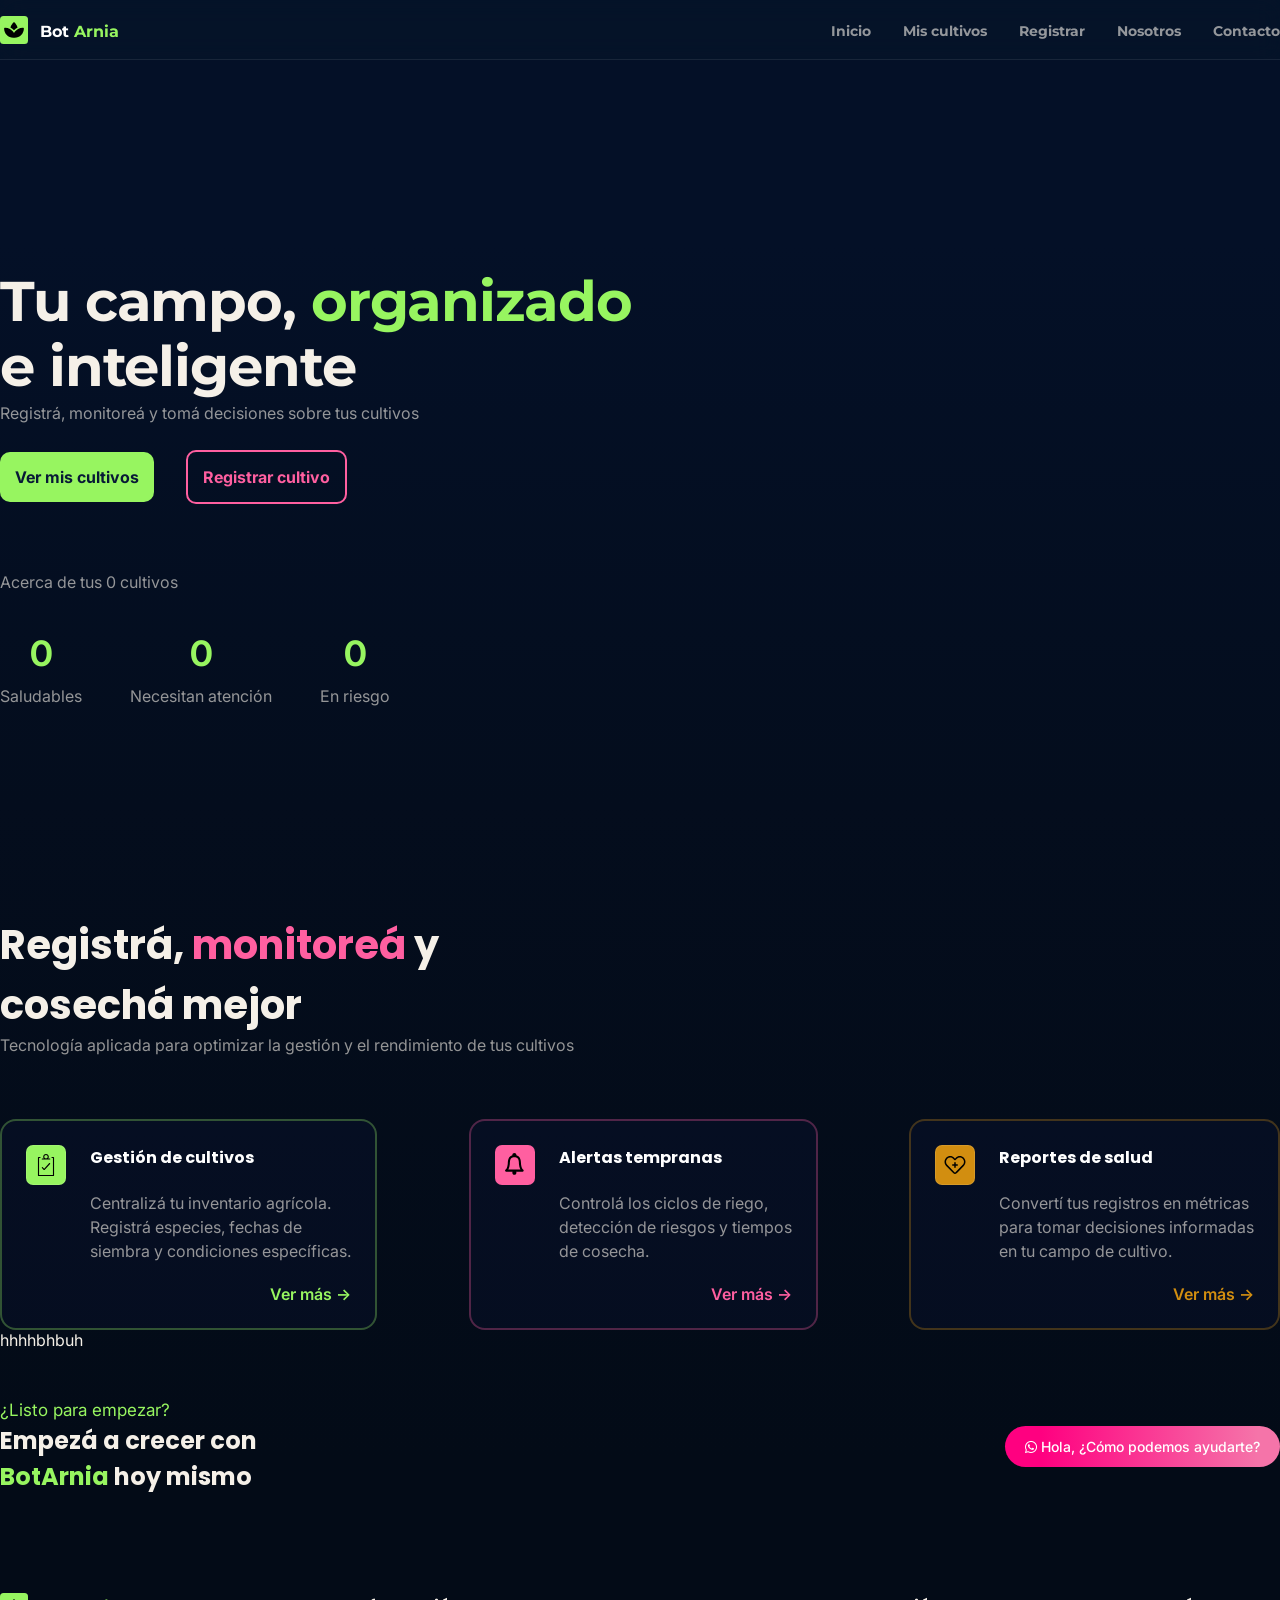
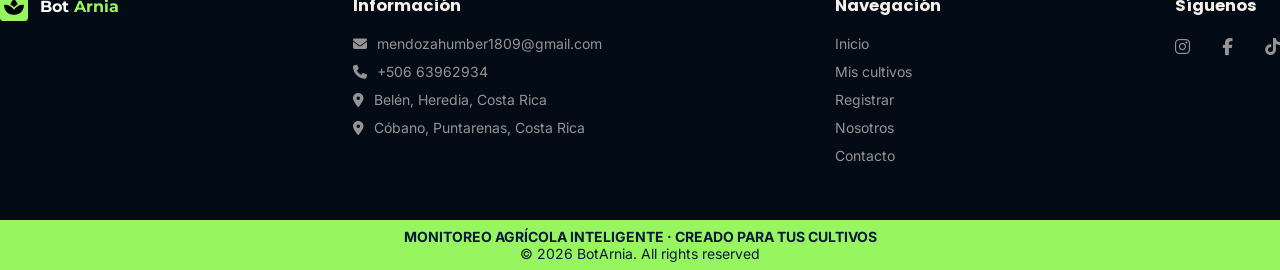
==== index.html @ bd9cea52 "Elaboración html y css de la sección de soluciones" ====
<!DOCTYPE html>
<html lang="en">
<head>
    <meta charset="UTF-8">
    <meta name="viewport" content="width=device-width, initial-scale=1.0">
    <title>BotArnia</title>
    <link href="https://fonts.googleapis.com/css2?family=Inter&family=Montserrat&family=Poppins&display=swap" rel="stylesheet">
    <link rel="stylesheet" href="https://cdnjs.cloudflare.com/ajax/libs/font-awesome/6.5.1/css/all.min.css" />
    <link rel="stylesheet" href="css/styles.css">
    <link rel="stylesheet" href="css/nav.css">
    <link rel="stylesheet" href="css/home.css">
    <link rel="stylesheet" href="css/footer.css">
</head>
<body>
    <header>
        <div id="nav-container"></div>
    </header>

    <main>
        <div class="container">
            <section class="hero-section">
                <div class="hero-content">
                    <div class="text">
                        <h1>Tu campo, <span>organizado</span> <br>e inteligente</h1>
                        <p>Registrá, monitoreá y tomá decisiones sobre tus cultivos</p>
                    </div>
                    <div class="hero-links">
                        <a href="mis-cultivos.html" class="btn-primary">Ver mis cultivos</a>
                        <a href="registrar-cultivo.html" class="btn-secundary">Registrar cultivo</a>
                    </div>
                </div>
                
                <div class="hero-dash">
                    <p class="dash-title">Acerca de tus <span id="crops-total">0</span> cultivos</p>
                    <div class="dash-metrics">
                        <div class="metric">
                            <span class="metric-number" id="healthy-total">0</span>
                            <span class="metric-label">Saludables</span>
                        </div>
                        <div class="metric">
                            <span class="metric-number" id="attention">0</span>
                            <span class="metric-label">Necesitan atención</span>
                        </div>
                        <div class="metric">
                            <span class="metric-number" id="risk-total">0</span>
                            <span class="metric-label">En riesgo</span>
                        </div>
                    </div>
                </div>
            </section>

            <section class="solutions-section">
                <div class="solutions-header">
                    <h2>Registrá, <span>monitoreá</span> y <br>cosechá mejor</h2>
                    <p>Tecnología aplicada para optimizar la gestión y el rendimiento de tus cultivos</p>
                </div>
                
                <div class="features-grid">
                    <article class="feature-card">
                        <div class="feature-icon">
                            <svg viewBox="0 0 32 32" class="gestion">
                                <path d="M26 5.25h-2c-0.414 0-0.75 0.336-0.75 0.75s0.336 0.75 0.75 0.75v0h1.25v22.5h-18.5v-22.5h1.25c0.414 0 0.75-0.336 0.75-0.75s-0.336-0.75-0.75-0.75v0h-2c-0.414 0-0.75 0.336-0.75 0.75v0 24c0 0.414 0.336 0.75 0.75 0.75h20c0.414-0 0.75-0.336 0.75-0.75v0-24c-0-0.414-0.336-0.75-0.75-0.75v0zM11 8.749h10c0.414 0 0.75-0.336 0.75-0.75s-0.336-0.75-0.75-0.75v0h-2.019c0.477-0.616 0.766-1.398 0.769-2.248v-0.001c0-2.071-1.679-3.75-3.75-3.75s-3.75 1.679-3.75 3.75v0c0.003 0.851 0.292 1.633 0.775 2.258l-0.006-0.009h-2.019c-0.414 0-0.75 0.336-0.75 0.75s0.336 0.75 0.75 0.75v0zM13.75 5c0-0 0-0.001 0-0.001 0-1.243 1.007-2.25 2.25-2.25s2.25 1.007 2.25 2.25c0 1.243-1.007 2.25-2.25 2.25v0c-1.242-0.002-2.248-1.008-2.25-2.249v-0zM20.326 13.494l-6.792 7.424-1.886-1.873c-0.136-0.136-0.323-0.22-0.531-0.22-0.414 0-0.749 0.335-0.749 0.749 0 0.209 0.085 0.398 0.223 0.534l0 0 2.44 2.424 0.015 0.006 0.007 0.015c0.13 0.122 0.306 0.197 0.499 0.197 0.199 0 0.38-0.080 0.512-0.21l-0 0 0.027-0.011 0.005-0.011 0.017-0.012 7.317-8c0.122-0.133 0.197-0.311 0.197-0.506 0-0.414-0.335-0.749-0.749-0.749-0.219 0-0.415 0.094-0.552 0.243l-0 0.001z"></path>
                            </svg>
                        </div>
                        <div class="feature-content">
                            <h3>Gestión de cultivos</h3>
                            <p>Centralizá tu inventario agrícola. <br>Registrá especies, fechas de <br>siembra y condiciones específicas.</p>
                            <a href="">Ver más -></a>
                        </div>
                        
                    </article>
                    
                    <article class="feature-card">
                        <div class="feature-icon">
                            <svg viewBox="0 0 32 32" class="bell">
                                <path fill-rule="evenodd" clip-rule="evenodd" d="M8.04283 5.1757C8.59546 4.75121 9.24946 4.43224 10.0136 4.23441C10.0046 4.15752 10 4.0793 10 4C10 2.89543 10.8955 2 12 2C13.1046 2 14 2.89543 14 4C14 4.0793 13.9954 4.15752 13.9864 4.23441C14.7506 4.43224 15.4046 4.75121 15.9572 5.1757C16.933 5.92519 17.4981 6.93095 17.8325 7.93362C18.1644 8.92891 18.2842 9.96595 18.3426 10.8395C18.3663 11.1941 18.3806 11.5351 18.3932 11.8357L18.4018 12.0385C18.4175 12.3994 18.433 12.6684 18.4596 12.8673C18.6553 14.329 18.8982 15.3543 19.2438 16.1741C19.5816 16.9754 20.0345 17.6202 20.7071 18.2929C20.9931 18.5789 21.0787 19.009 20.9239 19.3827C20.7691 19.7564 20.4045 20 20 20H13.7325C13.9026 20.2942 14 20.6357 14 21C14 22.1046 13.1046 23 12 23C10.8955 23 10 22.1046 10 21C10 20.6357 10.0974 20.2942 10.2676 20H4.00003C3.59557 20 3.23093 19.7564 3.07615 19.3827C2.92137 19.009 3.00692 18.5789 3.29292 18.2929C3.96694 17.6189 4.4186 16.9787 4.75553 16.1809C5.1004 15.3642 5.3434 14.3395 5.54043 12.8673C5.56706 12.6684 5.58255 12.3994 5.59827 12.0385L5.60687 11.8357C5.61945 11.5351 5.63371 11.1941 5.65744 10.8395C5.7159 9.96595 5.83561 8.92891 6.16756 7.93362C6.50196 6.93095 7.06705 5.92519 8.04283 5.1757ZM6.06869 18C6.26568 17.6741 6.44135 17.3298 6.59797 16.959C7.04284 15.9056 7.31562 14.6803 7.52276 13.1327C7.56305 12.8316 7.58113 12.4756 7.59638 12.1255L7.60555 11.9095C7.61808 11.6105 7.63109 11.3002 7.65298 10.973C7.70745 10.159 7.81312 9.32109 8.06482 8.56638C8.31407 7.81905 8.6909 7.19981 9.26113 6.7618C9.82482 6.32883 10.6723 6 12 6C13.3278 6 14.1752 6.32883 14.7389 6.7618C15.3092 7.19981 15.686 7.81905 15.9352 8.56638C16.1869 9.32109 16.2926 10.159 16.3471 10.973C16.369 11.3002 16.382 11.6105 16.3945 11.9095L16.3945 11.9095L16.3945 11.9096L16.4037 12.1255C16.4189 12.4756 16.437 12.8316 16.4773 13.1327C16.6832 14.671 16.956 15.8957 17.4008 16.9509C17.5583 17.3244 17.735 17.6714 17.9334 18H6.06869Z" />
                            </svg>
                        </div>
                        
                        <div class="feature-content">
                            <h3>Alertas tempranas</h3>
                            <p>Controlá los ciclos de riego, <br>detección de riesgos y tiempos <br>de cosecha.</p>
                            <a href="">Ver más -></a>
                        </div>
                    </article>

                    <article class="feature-card">
                        <div class="feature-icon">
                            <svg viewBox="0 0 32 32" class="health">
                                <path d="M4.234,6.266c-1.409,1.45 -2.202,3.415 -2.202,5.464c-0,2.05 0.793,4.015 2.202,5.464l9.625,9.899c0.568,0.584 1.339,0.91 2.143,0.91c0.803,0 1.575,-0.326 2.143,-0.91c1.743,-1.793 9.617,-9.907 9.617,-9.907c1.409,-1.449 2.202,-3.414 2.202,-5.464c0,-2.05 -0.793,-4.014 -2.202,-5.464c-0,0 -0,0 -0,0c-1.419,-1.459 -3.345,-2.277 -5.352,-2.277c-2.007,-0 -3.932,0.818 -5.351,2.277c-0,0 -1.065,1.095 -1.065,1.095c0,0 -1.057,-1.087 -1.057,-1.087c-1.419,-1.459 -3.344,-2.277 -5.351,-2.277c-2.007,0 -3.933,0.818 -5.352,2.277m1.434,1.395c1.039,-1.069 2.448,-1.672 3.918,-1.672c1.47,0 2.878,0.603 3.917,1.672c0,-0 1.774,1.824 1.774,1.824c0.188,0.193 0.447,0.303 0.717,0.303c0.27,-0 0.529,-0.11 0.717,-0.303l1.782,-1.833c1.039,-1.068 2.447,-1.671 3.917,-1.671c1.47,-0 2.878,0.603 3.918,1.671c0.003,0.004 0.006,0.007 0.01,0.011c1.039,1.069 1.626,2.533 1.626,4.059c0,1.526 -0.587,2.991 -1.636,4.07c-0,-0 -7.874,8.114 -9.617,9.907c-0.188,0.193 -0.443,0.304 -0.709,0.304c-0.266,0 -0.521,-0.111 -0.709,-0.304l-9.625,-9.899c-1.049,-1.079 -1.636,-2.544 -1.636,-4.07c-0,-1.526 0.587,-2.99 1.636,-4.069"/>
                                <path d="M14.998,15.003l-1.997,-0c-0.552,-0 -1,0.448 -1,1c0,0.552 0.448,1 1,1l1.997,-0l-0,1.997c-0,0.552 0.448,1 1,1c0.552,-0 1,-0.448 1,-1l-0,-1.997l1.997,-0c0.552,-0 1,-0.448 1,-1c-0,-0.552 -0.448,-1 -1,-1l-1.997,-0l-0,-1.997c-0,-0.552 -0.448,-1 -1,-1c-0.552,0 -1,0.448 -1,1l-0,1.997Z"/>
                            </svg>
                        </div>
                        
                        <div class="feature-content">
                            <h3>Reportes de salud</h3>
                            <p>Convertí tus registros en métricas <br>para tomar decisiones informadas <br>en tu campo de cultivo.</p>
                            <a href="">Ver más -></a>
                        </div>
                    </article>
                </div>
            </section>
            <section class="hola">
                hhhhbhbuh
            </section>
        </div>
    </main>
    
    <div id="footer-container"></div>
    <script src="js/nav-footer.js"></script>
</body>
</html>
---- css/styles.css ----
:root {
    --font-titulo: 'Poppins', sans-serif;
    --font-cuerpo: 'Inter', sans-serif;
}

.container {
    max-width: 1350px;
    margin: 0 auto;
}


* {
    padding: 0;
    margin: 0;
    box-sizing: border-box;
}

a {
    text-decoration: none;
    color: inherit;
}

ul {
    list-style: none;
}

img {
    max-width: 100%;
    display: block;
}

body {
    min-height: 100vh;
    background: linear-gradient(to bottom,
        rgb(4, 16, 39) 13%,
        rgb(4, 13, 29) 43%,
        rgb(3, 11, 23) 78%
    );
    font-family: var(--font-cuerpo);
    color: #F5F0E8;
    padding-top: 60px;
}

h1,h2,h3{
    font-family: var(--font-titulo);
}
---- css/nav.css ----
/*CSS DEL NAVBAR*/
nav .container {
    display: flex;
    justify-content: space-between;
    align-items: center;
    width: 100%;
}

.nav-principal{
    display: flex;
    justify-content: space-between;
    align-items: center;
    background: rgba(6, 20, 42, 0.75);
    backdrop-filter: blur(12px);
    border-bottom: 1px solid rgba(255, 255, 255, 0.08);
    position: fixed;
    top: 0;
    left: 0;
    width: 100%;
    height: 60px;
    z-index: 1000;
}

.nav-links{
    display: flex;
    gap: 2rem;
    align-items: center;
}
.nav-links li a{
    font-size: 14px;
    font-family: 'Montserrat', sans-serif;
    font-weight: bold;
    color: rgba(245, 240, 232, 0.6);
    transition: color 0.3s;
}
.nav-links li a:hover{
    color: #97f560;
}

/*CSS DEL LOGO*/
.nav-logo{
    display: flex;
    align-items: center;
    gap: 0.75rem;
}
.nav-logo svg{
    width: 28px;
    height: 28px;
    background-color: #97f560;
    border-radius: 3.5px;
    padding: 3px;
    color: #081A36;
}

.logo-text{
    font-size: 16px;
    font-weight: bold;
    font-family: 'Montserrat', sans-serif; ;
}
.logo-bot{
    color: white;
}
.logo-arnia{
    color: #97f560;
}
---- css/home.css ----
/*CSS DE LA SECCIÓN DEL HERO*/
.hero-section{
    display: flex;
    flex-direction: column;
    gap: 3rem;
    min-height: 95vh;
    justify-content: center;
}

.hero-content{
    display: flex;
    flex-direction: column;
    gap: 1.7rem;
}

.hero-links{
    display: flex;
    gap: 2rem;
    align-items: center;
}
.hero-links a{
    padding: 15px;
    border-radius: 10px;
    font-weight: bold;
    align-items: center;
    transition: all 0.3s ease;
}

.btn-primary{
    background-color: #97f560;
    color: #081A36;
}
.btn-primary:hover{
    transform: scale(1.03);
    box-shadow: 0 8px 20px #97f56059;
    background-color: #97f560;
    filter: brightness(0.85);
}

.btn-secundary{
    border: 2.3px solid #FF5FA0;
    color: #FF5FA0;
}
.btn-secundary:hover{
    background-color: #FF5FA0;
    color: #081A36;
    transform: scale(1.03);
    box-shadow: 0 8px 20px rgba(255, 95, 160, 0.35);
    filter: brightness(0.85);
}

.text h1{
    font-family: 'Montserrat', sans-serif;
    font-size: clamp(3.5rem, 6vw, 3.5rem);
    line-height: 1.15;
    letter-spacing: -0.02em;
    font-weight: 700;
}
.text span{
    color: #97f560 ;
}
.text p{
    color: rgba(245, 240, 232, 0.6);
    margin-top: 5px;
}

.hero-dash{
    padding-top: 20px;
    display: flex;
    flex-direction: column;
    gap: 2.5rem;
}

.dash-metrics{
    display: flex;
    gap: 3rem;
}

.dash-title,
.metric-label{
    color: rgba(245, 240, 232, 0.6);
}

.metric{
    display: flex;
    flex-direction: column;
    align-items: center;
    gap: 0.7rem;
}

.metric-number{
    font-size: 35px;
    font-weight: bold;
    color: #97f560;
}


/*CSS DE LA SECCIÓN DE SOLUCIONES*/
.solutions-section{
    display: flex;
    flex-direction: column;
    gap: 4rem;
    
}

.solutions-header h2{
    font-size: 40px;
}
.solutions-header span{
    color: #FF5FA0
}
.solutions-header p{
    color: rgba(245, 240, 232, 0.6);
}

.features-grid{
    display: flex;
    justify-content: space-between;
}
.features-grid h3{
    font-size: 16px;
}
.features-grid .feature-card:nth-child(1) { 
    border-color: rgba(151, 245, 96, 0.3); 
}
.features-grid .feature-card:nth-child(2) { 
    border-color: rgba(255, 95, 160, 0.3); 
}
.features-grid .feature-card:nth-child(3) { 
    border-color: rgba(210, 142, 16, 0.3); 
}
.features-grid .feature-card:nth-child(1) .feature-content a {
    color: #97f560;
}
.features-grid .feature-card:nth-child(2) .feature-content a {
    color: #FF5FA0;
}
.features-grid .feature-card:nth-child(3) .feature-content a {
    color: #d28e10;
}

.feature-card:hover a {
    filter: brightness(1.2);
    text-decoration: underline;
}
.feature-card{
    display: flex;
    background-color: rgba(62, 58, 193, 0.05);
    border-radius: 16px;
    padding: 24px;
    gap: 1.5rem;
    transition: all 0.4s cubic-bezier(0.165, 0.84, 0.44, 1);
    border: 2.3px solid rgba(255, 255, 255, 0.1);
}
.feature-card a {
    color: inherit;
    text-decoration: none;
    font-weight: 600;
}
.feature-card h3{
    color: white;
}
.feature-card p{
    color: rgba(245, 240, 232, 0.6);
    line-height: 1.5;
}
.feature-card a{
    color: #FF5FA0;
    text-align: right;
}
.feature-card:hover {
    transform: scale(1.02); 
    box-shadow: 0 0 20px rgba(255, 255, 255, 0.05); 
}
.feature-card:nth-child(1):hover { 
    border-color: rgba(151, 245, 96, 0.5); 
}
.feature-card:nth-child(2):hover { 
    border-color: rgba(255, 95, 160, 0.5); 
}
.feature-card:nth-child(3):hover { 
    border-color: rgba(210, 142, 16, 0.5); 
}

.feature-content{
    display: flex;
    flex-direction: column;
    gap: 1.3rem;
}

.gestion{
    width: 40px;
    height: 40px;
    background-color: #97f560;
    padding: 7px;
    border-radius: 7px;
    border: 1px solid rgba(255, 255, 255, 0.1);
}
.bell{
    width: 40px;
    height: 40px;
    background-color: #FF5FA0;
    padding-top: 5px;
    padding-left: 7px;
    border-radius: 7px;
}
.health{
    width: 40px;
    height: 40px;
    background-color: #d28e10;
    padding: 7px;
    border-radius: 7px;
    border: 1px solid rgba(255, 255, 255, 0.1);
}



/*CSS DE LA SECCIÓN DE PROBLEMAS*/
---- css/footer.css ----
.footer-bottom{
    display: flex;
    background-color: #97f560;
    height: 50px;
    color: #081A36;
    align-items: center;
    font-weight: bold;
    font-size: 14px;
    flex-direction: column;
    justify-content: center;
}

.copyright{
    font-weight: normal;
}

.footer-cta{
    display: flex;
    align-items: center;
    justify-content: space-between;
    padding: 48px 0;
}

.cta-texto{
    line-height: 1.5;
}
.cta-texto p{
    color: #97f560;
    font-size: 17px;
}
.cta-texto h2{
    font-weight: bolder;
}
.cta-texto span{
    color: #97f560;
}

.whatsapp-button{
    background: linear-gradient(90deg,rgba(255, 0, 128, 1) 13%, rgba(245, 116, 169, 1) 92%);;
    padding: 12px 20px;
    border-radius: 35px;
    font-size: 14px;
    font-weight:500;
    color: #fff;
    transition: filter 0.3s ease, transform 0.2s ease;
}
.whatsapp-button:hover {
    filter: brightness(0.85);
    transform: scale(1.03);
}

.footer-body{
    display: flex;
    justify-content: space-between;
    font-size: 14px;
    margin-top: 50px;
    margin-bottom: 50px;
}
.footer-body a{
    transition: color 0.3s;
}
.footer-body li a:hover{
    color: #97f560;
}

.footer-body h3{
    font-size: 16.5px;
    color: #F5F0E8; 
    margin-bottom: 12px;
}
.footer-body a,
.footer-body p,
.footer-body li{
    color: rgba(245, 240, 232, 0.6);
    font-weight: 400;
    line-height: 2;
}
.footer-body p{
    line-height: 1.5;
}

.footer-info li {
    display: flex;
    align-items: center;
    gap: 10px;
}

.footer-social ul{
    display: flex;
    gap: 2rem;
    font-size: 17px;
}
.footer-social .insta:hover {
    background: linear-gradient(45deg, #f09433, #e6683c, #dc2743, #cc2366, #bc1888);
    -webkit-background-clip: text;
    background-clip: text;
    color: transparent;
}
.footer-social .face:hover {
    color: #1877F2;
}
.footer-social .tiktok:hover {
    color: #69C9D0;
    text-shadow: 2px 0px 0px #EE1D52;
}

.footer-brand{
    display: flex;
    gap: 0.75rem;
}
.footer-brand svg{
    width: 28px;
    height: 28px;
    background-color: #97f560;
    border-radius: 3.5px;
    padding: 3px;
    color: #081A36;
}

.logo-text{
    font-size: 16px;
    font-weight: bold;
    font-family: 'Montserrat', sans-serif;
    margin-top: 4px;
}
.logo-bot{
    color: white;
}
.logo-arnia{
    color: #97f560;
}
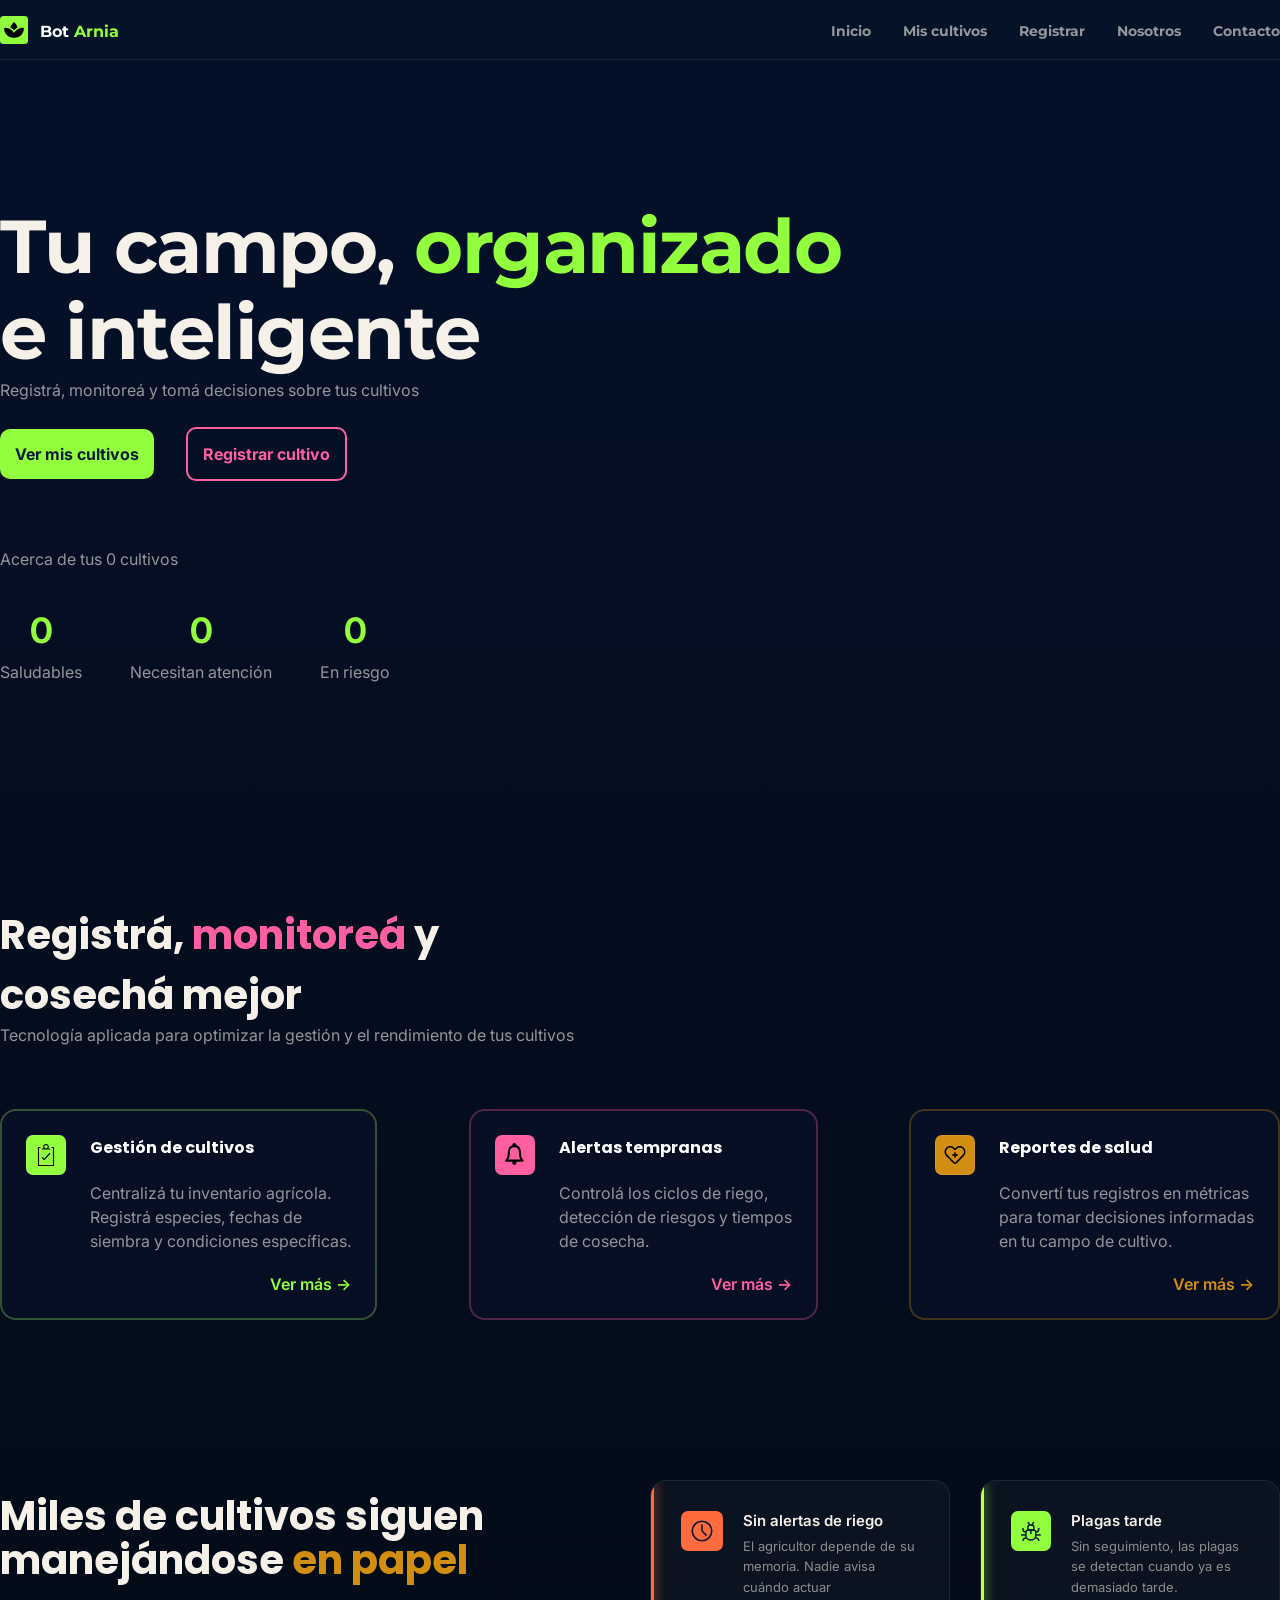
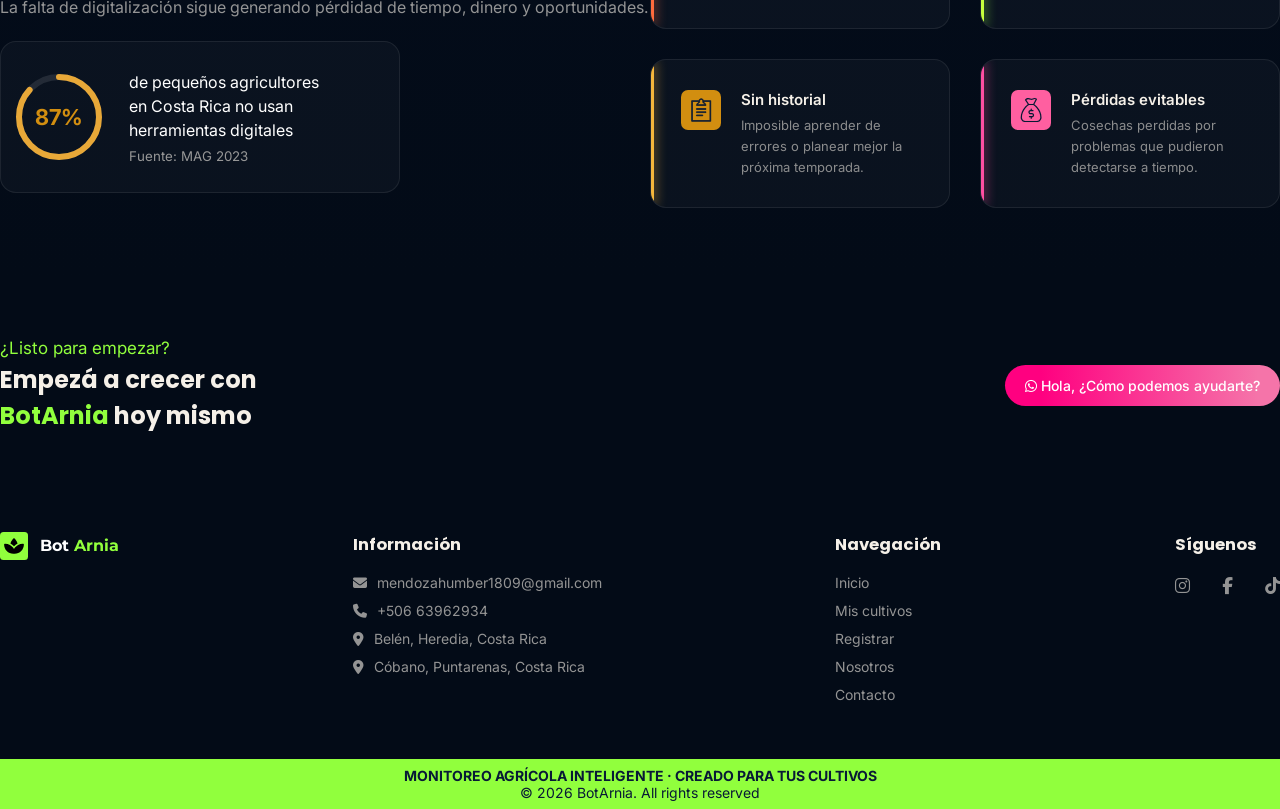
==== commit 549a1989: "Elaboración html y css de la sección de problemas" ====
--- a/index.html
+++ b/index.html
@@ -100,13 +100,94 @@
                     </article>
                 </div>
             </section>
-            <section class="hola">
-                hhhhbhbuh
+
+
+            <section class="problems-section">
+                <div class="problems-left">
+                    <h2>Miles de cultivos siguen manejándose <span>en papel</span></h2>
+                    <p>La falta de digitalización sigue generando pérdidad de tiempo, dinero y oportunidades.</p>
+                    <div class="problems-stat">
+                        <!-- El círculo animado necesita su propio contenedor -->
+                        <div class="stat-circulo">
+                            <svg viewBox="0 0 100 100">
+                                <!-- Círculo de fondo -->
+                                <circle cx="50" cy="50" r="40" stroke="rgba(255,255,255,0.1)" stroke-width="6" fill="none"/>
+                                <!-- Círculo animado -->
+                                <circle class="circulo-progreso" cx="50" cy="50" r="40" stroke="#E8A838" stroke-width="6" fill="none"stroke-linecap="round"/>
+                            </svg>
+                            <span class="stat-numero">87%</span>
+                        </div>
+                        <div class="stat-info">
+                            <p class="stat-text">de pequeños agricultores en Costa Rica no usan herramientas digitales</p>
+                            <small>Fuente: MAG 2023</small>
+                        </div>
+                    </div>
+                </div>
+                <div class="problems-cards">
+                    <div class="problem-card watering-card">
+                        <svg viewBox="0 0 24 24" fill="none" class="icon-stroke">
+                            <path d="M12 21C16.9706 21 21 16.9706 21 12C21 7.02944 16.9706 3 12 3C7.02944 3 3 7.02944 3 12C3 16.9706 7.02944 21 12 21Z" stroke="#000000" stroke-width="1.5" stroke-linecap="round" stroke-linejoin="round"/>
+                            <path d="M12 6V12"/>
+                            <path d="M16.24 16.24L12 12"/>
+                        </svg>
+                        <div class="problem-card-text">
+                            <h4>Sin alertas de riego</h4>
+                            <p>El agricultor depende de su memoria. Nadie avisa cuándo actuar</p>
+                        </div>
+                    </div>
+                    <div class="problem-card plague-card">
+                        <svg viewBox="0 0 24 24" class="icon-stroke">
+                            <path d="M7 14.3333C7 13.0872 7 12.4641 7.26795 12C7.44349 11.696 7.69596 11.4435 8 11.2679C8.4641 11 9.08718 11 10.3333 11H13.6667C14.9128 11 15.5359 11 16 11.2679C16.304 11.4435 16.5565 11.696 16.7321 12C17 12.4641 17 13.0872 17 14.3333V16C17 16.9293 17 17.394 16.9231 17.7804C16.6075 19.3671 15.3671 20.6075 13.7804 20.9231C13.394 21 12.9293 21 12 21V21C11.0707 21 10.606 21 10.2196 20.9231C8.63288 20.6075 7.39249 19.3671 7.07686 17.7804C7 17.394 7 16.9293 7 16V14.3333Z"/>
+                            <path d="M9 9C9 8.06812 9 7.60218 9.15224 7.23463C9.35523 6.74458 9.74458 6.35523 10.2346 6.15224C10.6022 6 11.0681 6 12 6V6C12.9319 6 13.3978 6 13.7654 6.15224C14.2554 6.35523 14.6448 6.74458 14.8478 7.23463C15 7.60218 15 8.06812 15 9V11H9V9Z"/>
+                            <path d="M12 11V15"/>
+                            <path d="M15 3L13 6"/>
+                            <path d="M9 3L11 6"/>
+                            <path d="M7 16H2"/>
+                            <path d="M22 16H17"/>
+                            <path d="M20 9V10C20 11.6569 18.6569 13 17 13V13"/>
+                            <path d="M20 22V22C20 20.3431 18.6569 19 17 19V19"/>
+                            <path d="M4 9V10C4 11.6569 5.34315 13 7 13V13"/>
+                            <path d="M4 22V22C4 20.3431 5.34315 19 7 19V19"/>
+                        </svg>
+                        <div class="problem-card-text">
+                            <h4>Plagas tarde</h4>
+                            <p>Sin seguimiento, las plagas se detectan cuando ya es demasiado tarde.</p>
+                        </div>
+                    </div>
+                    <div class="problem-card history-card">
+                        <svg viewBox="-3.5 0 32 32" class="icon-fill">
+                            <g id="icomoon-ignore"></g>
+                            <path d="M6.294 14.164h12.588v1.049h-12.588v-1.049z"></path>
+                            <path d="M6.294 18.36h12.588v1.049h-12.588v-1.049z"></path>
+                            <path d="M6.294 22.557h8.392v1.049h-8.392v-1.049z"></path>
+                            <path d="M15.688 3.674c-0.25-1.488-1.541-2.623-3.1-2.623s-2.85 1.135-3.1 2.623h-9.489v27.275h25.176v-27.275h-9.488zM10.49 6.082v-1.884c0-1.157 0.941-2.098 2.098-2.098s2.098 0.941 2.098 2.098v1.884l0.531 0.302c1.030 0.586 1.82 1.477 2.273 2.535h-9.803c0.453-1.058 1.243-1.949 2.273-2.535l0.53-0.302zM24.128 29.9h-23.078v-25.177h8.392v0.749c-1.638 0.932-2.824 2.566-3.147 4.496h12.588c-0.322-1.93-1.509-3.563-3.147-4.496v-0.749h8.392v25.177z"></path>
+                        </svg>
+                        <div class="problem-card-text">
+                            <h4>Sin historial</h4>
+                            <p>Imposible aprender de errores o planear mejor la próxima temporada.</p>
+                        </div>
+                    </div>
+                    <div class="problem-card lost-card">
+                        <svg viewBox="0 0 481 481" class="icon-fill">
+                            <g><g>
+                                <path d="M256.7,301.9h-27.5c-10,0-18.1-8.1-18.1-18.1s8.1-18.1,18.1-18.1h48.4c6.6,0,12-5.4,12-12c0-6.6-5.4-12-12-12h-22.7V225c0-6.6-5.4-12-12-12s-12,5.4-12,12v16.7h-1.7c-23.2,0-42.1,18.9-42.1,42.1s18.9,42.1,42.1,42.1h27.5c10,0,18.1,8.1,18.1,18.1s-8.1,18.1-18.1,18.1h-49.3c-6.6,0-12,5.4-12,12c0,6.6,5.4,12,12,12H231v17.1c0,6.6,5.4,12,12,12c6.6,0,12-5.4,12-12v-17.1h2c0.1,0,0.2,0,0.3,0c23-0.3,41.5-19.1,41.5-42.1C298.8,320.8,279.9,301.9,256.7,301.9z"/>
+                                <path d="M423.3,274.7c-12.6-29-30-57.1-52-83.4c-26.6-32-53.1-53.4-66.6-63.3l51-94.6c2.5-4.7,1.7-10.5-2.2-14.2C340.3,6.3,326.3,0,310.7,0c-14.3,0-27.4,5.4-38.8,10.2c-9,3.7-17.5,7.3-24.4,7.3c-2.1,0-3.9-0.3-5.7-1C218,7.8,199.7,2.4,182,2.4c-22.4,0-41.5,9-60.2,28.2c-3.9,4-4.5,10.3-1.4,15l55,83.1c-13.6,10.1-39.6,31.3-65.7,62.6c-21.9,26.3-39.4,54.4-52,83.4c-15.8,36.5-23.8,74.6-23.8,113.2c0,51.3,41.8,93.1,93.1,93.1h227c51.3,0,93.1-41.8,93.1-93.1C447.1,349.3,439.1,311.2,423.3,274.7z M146,40.6c11.6-10,22.7-14.4,36-14.4c14.2,0,30.2,4.8,51.5,12.7c4.4,1.6,9.1,2.4,13.9,2.4c11.7,0,22.9-4.6,33.6-9.1c10.3-4.3,20.1-8.4,29.6-8.4c4.6,0,11.1,0.8,19.3,6.6l-48,89.2h-83.6L146,40.6z M354,457H127c-38.1,0-69.1-31-69.1-69.1c0-64.1,23.5-124.9,69.7-180.7c29.2-35.3,58.9-57.2,67.9-63.6h89.8c9.1,6.3,38.7,28.3,67.9,63.6c46.3,55.8,69.7,116.5,69.7,180.7C423.1,426,392.1,457,354,457z"/>
+                            </g></g>
+                        </svg>
+                        <div class="problem-card-text">
+                            <h4>Pérdidas evitables</h4>
+                            <p>Cosechas perdidas por problemas que pudieron detectarse a tiempo.</p>
+                        </div>
+                    </div>
+                </div>
             </section>
+
+
         </div>
     </main>
     
     <div id="footer-container"></div>
     <script src="js/nav-footer.js"></script>
+    <script src="js/home.js"></script>
 </body>
 </html>
--- a/css/nav.css
+++ b/css/nav.css
@@ -34,7 +34,7 @@
     transition: color 0.3s;
 }
 .nav-links li a:hover{
-    color: #97f560;
+    color: #91ff3d;
 }
 
 /*CSS DEL LOGO*/
@@ -46,7 +46,7 @@
 .nav-logo svg{
     width: 28px;
     height: 28px;
-    background-color: #97f560;
+    background-color: #91ff3d;
     border-radius: 3.5px;
     padding: 3px;
     color: #081A36;
@@ -61,5 +61,5 @@
     color: white;
 }
 .logo-arnia{
-    color: #97f560;
+    color: #91ff3d;
 }
--- a/css/home.css
+++ b/css/home.css
@@ -1,9 +1,13 @@
+section{
+    padding: 80px 0;
+}
+
 /*CSS DE LA SECCIÓN DEL HERO*/
 .hero-section{
     display: flex;
     flex-direction: column;
     gap: 3rem;
-    min-height: 95vh;
+    min-height: 85vh;
     justify-content: center;
 }
 
@@ -27,13 +31,13 @@
 }
 
 .btn-primary{
-    background-color: #97f560;
+    background-color: #91ff3d;
     color: #081A36;
 }
 .btn-primary:hover{
     transform: scale(1.03);
     box-shadow: 0 8px 20px #97f56059;
-    background-color: #97f560;
+    background-color: #91ff3d;
     filter: brightness(0.85);
 }
 
@@ -51,13 +55,13 @@
 
 .text h1{
     font-family: 'Montserrat', sans-serif;
-    font-size: clamp(3.5rem, 6vw, 3.5rem);
+    font-size: 75px;
     line-height: 1.15;
     letter-spacing: -0.02em;
     font-weight: 700;
 }
 .text span{
-    color: #97f560 ;
+    color: #91ff3d ;
 }
 .text p{
     color: rgba(245, 240, 232, 0.6);
@@ -91,7 +95,7 @@
 .metric-number{
     font-size: 35px;
     font-weight: bold;
-    color: #97f560;
+    color: #91ff3d;
 }
 
 
@@ -130,7 +134,7 @@
     border-color: rgba(210, 142, 16, 0.3); 
 }
 .features-grid .feature-card:nth-child(1) .feature-content a {
-    color: #97f560;
+    color: #91ff3d;
 }
 .features-grid .feature-card:nth-child(2) .feature-content a {
     color: #FF5FA0;
@@ -191,7 +195,7 @@
 .gestion{
     width: 40px;
     height: 40px;
-    background-color: #97f560;
+    background-color: #91ff3d;
     padding: 7px;
     border-radius: 7px;
     border: 1px solid rgba(255, 255, 255, 0.1);
@@ -216,8 +220,192 @@
 
 
 /*CSS DE LA SECCIÓN DE PROBLEMAS*/
-
-
-
-
-
+.problems-section{
+    display: flex;
+    justify-content: space-between;
+    align-items: center;
+}
+.problems-left{
+    display: flex;
+    flex-direction: column;
+}
+.problems-left h2{
+    max-width: 18ch;
+    line-height: 1.1;
+    margin-bottom: 15px;
+    font-size: 40px;
+}
+.problems-left span{
+    color: #d28e10;
+}
+.problems-left p{
+    color: rgba(245,240,232,.6);
+}
+.problems-stat{
+    display: flex;
+    align-items: center;
+    gap: 20px;
+    margin-top: 24px;
+    border-radius: 16px;
+    background: rgba(255,255,255,.03);
+    border: 1px solid rgba(255,255,255,.08);
+    padding: 25px 0px;
+    padding-left: 8px;
+    max-width: 400px;
+}
+.stat-info{
+    display: flex;
+    flex-direction: column;
+    gap: 6px;
+    color: white;
+}
+.stat-info small{
+    color: rgba(245,240,232,.6);
+}
+.stat-info p{
+    color: white;
+}
+.stat-text{
+    font-size: 1rem;
+    color: #F5F0E8;
+    max-width: 200px;
+    line-height: 1.5;
+}
+.problems-cards {
+    display: grid;
+    grid-template-columns: repeat(2, 1fr);
+    gap: 30px;
+    max-width: 630px;
+    align-items: center;
+}
+.problem-card {
+    position: relative;
+    display: flex;
+    align-items: flex-start;
+    gap: 20px;
+    padding: 30px;
+    border-radius: 16px;
+    background: rgba(255,255,255,.03);
+    border: 1px solid rgba(255,255,255,.08);
+    overflow: hidden;
+}
+
+.problem-card svg{
+    width: 75px;
+    height: 40px;
+    padding: 0px 8px;
+    border-radius: 7px;
+}
+.problem-card-text{
+    display: flex;
+    flex-direction: column;
+    gap: 6px;
+}
+.problem-card-text h4 {
+    font-size: 15px;
+    font-weight: 600;
+    color: #F5F0E8;
+}
+.problem-card-text p {
+    font-size: 13px;
+    color: rgba(245, 240, 232, 0.55);
+    line-height: 1.6;
+}
+
+.problem-card::before{
+    content: "";
+    position: absolute;
+    top: 0;
+    left: 0;
+    width: 3px;
+    height: 100%;
+    border-radius: 16px 0 0 16px;
+}
+
+.watering-card svg{
+    background-color: #FF6B3D;
+}
+.plague-card svg{
+    background-color: #91ff3d;
+}
+.history-card svg{
+    background-color: #d28e10;
+}
+.lost-card svg{
+    background-color: #FF5FA0;
+}
+
+.watering-card::before{
+    background: #FF6B3D;
+    box-shadow: 0 0 12px #FF6B3D;
+}
+
+.plague-card::before{
+    background: #C6FF3D;
+    box-shadow: 0 0 12px #91ff3d;
+}
+
+.history-card::before{
+    background: #F6B73C;
+    box-shadow: 0 0 12px #F6B73C;
+}
+
+.lost-card::before{
+    background: #FF4FA2;
+    box-shadow: 0 0 12px #FF4FA2;
+}
+
+
+.icon-stroke path{
+    stroke: #081A36;
+    fill: none;
+    stroke-width: 1.5px;
+}
+
+.icon-fill path{
+    fill: #081A36;
+    stroke: #081A36;
+    stroke-width: 1px;
+}
+
+
+
+
+
+
+
+
+.stat-circulo {
+    position: relative;
+    width: 100px;
+    height: 100px;
+    flex-shrink: 0;
+}
+
+.stat-circulo svg {
+    width: 100%;
+    height: 100%;
+    transform: rotate(-90deg); /* empieza desde arriba */
+}
+
+.circulo-progreso {
+    stroke-dasharray: 251; /* circunferencia: 2 * π * 40 */
+    stroke-dashoffset: 251; /* empieza vacío */
+    transition: stroke-dashoffset 2s ease-out;
+}
+
+.circulo-progreso.animado {
+    stroke-dashoffset: 33; /* 251 - (251 * 0.87) = 33 */
+}
+
+.stat-numero {
+    position: absolute;
+    top: 50%;
+    left: 50%;
+    transform: translate(-50%, -50%);
+    font-size: 22px;
+    font-weight: 700;
+    color: #E8A838;
+}
+
+
--- a/css/footer.css
+++ b/css/footer.css
@@ -1,6 +1,6 @@
 .footer-bottom{
     display: flex;
-    background-color: #97f560;
+    background-color: #91ff3d;
     height: 50px;
     color: #081A36;
     align-items: center;
@@ -25,14 +25,14 @@
     line-height: 1.5;
 }
 .cta-texto p{
-    color: #97f560;
+    color: #91ff3d;
     font-size: 17px;
 }
 .cta-texto h2{
     font-weight: bolder;
 }
 .cta-texto span{
-    color: #97f560;
+    color: #91ff3d;
 }
 
 .whatsapp-button{
@@ -60,7 +60,7 @@
     transition: color 0.3s;
 }
 .footer-body li a:hover{
-    color: #97f560;
+    color: #91ff3d;
 }
 
 .footer-body h3{
@@ -111,7 +111,7 @@
 .footer-brand svg{
     width: 28px;
     height: 28px;
-    background-color: #97f560;
+    background-color: #91ff3d;
     border-radius: 3.5px;
     padding: 3px;
     color: #081A36;
@@ -127,7 +127,7 @@
     color: white;
 }
 .logo-arnia{
-    color: #97f560;
+    color: #91ff3d;
 }
 
 
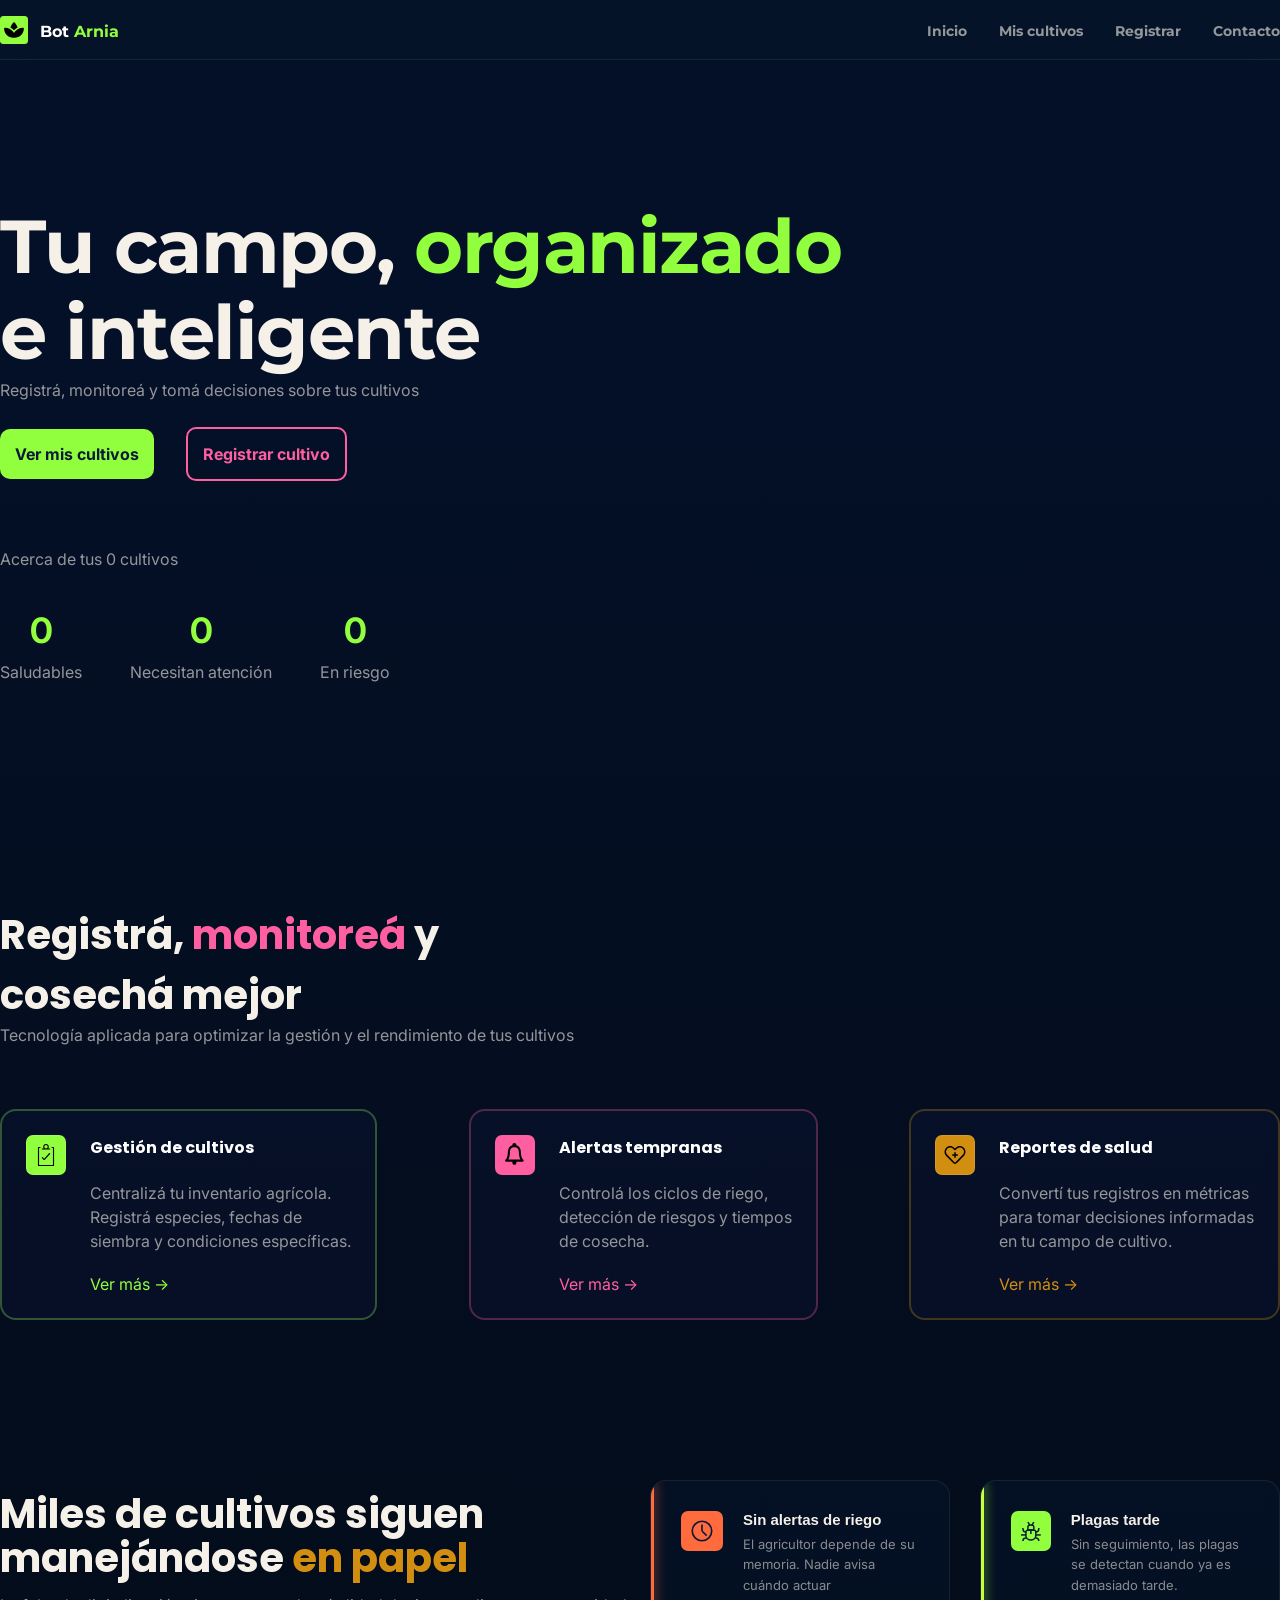
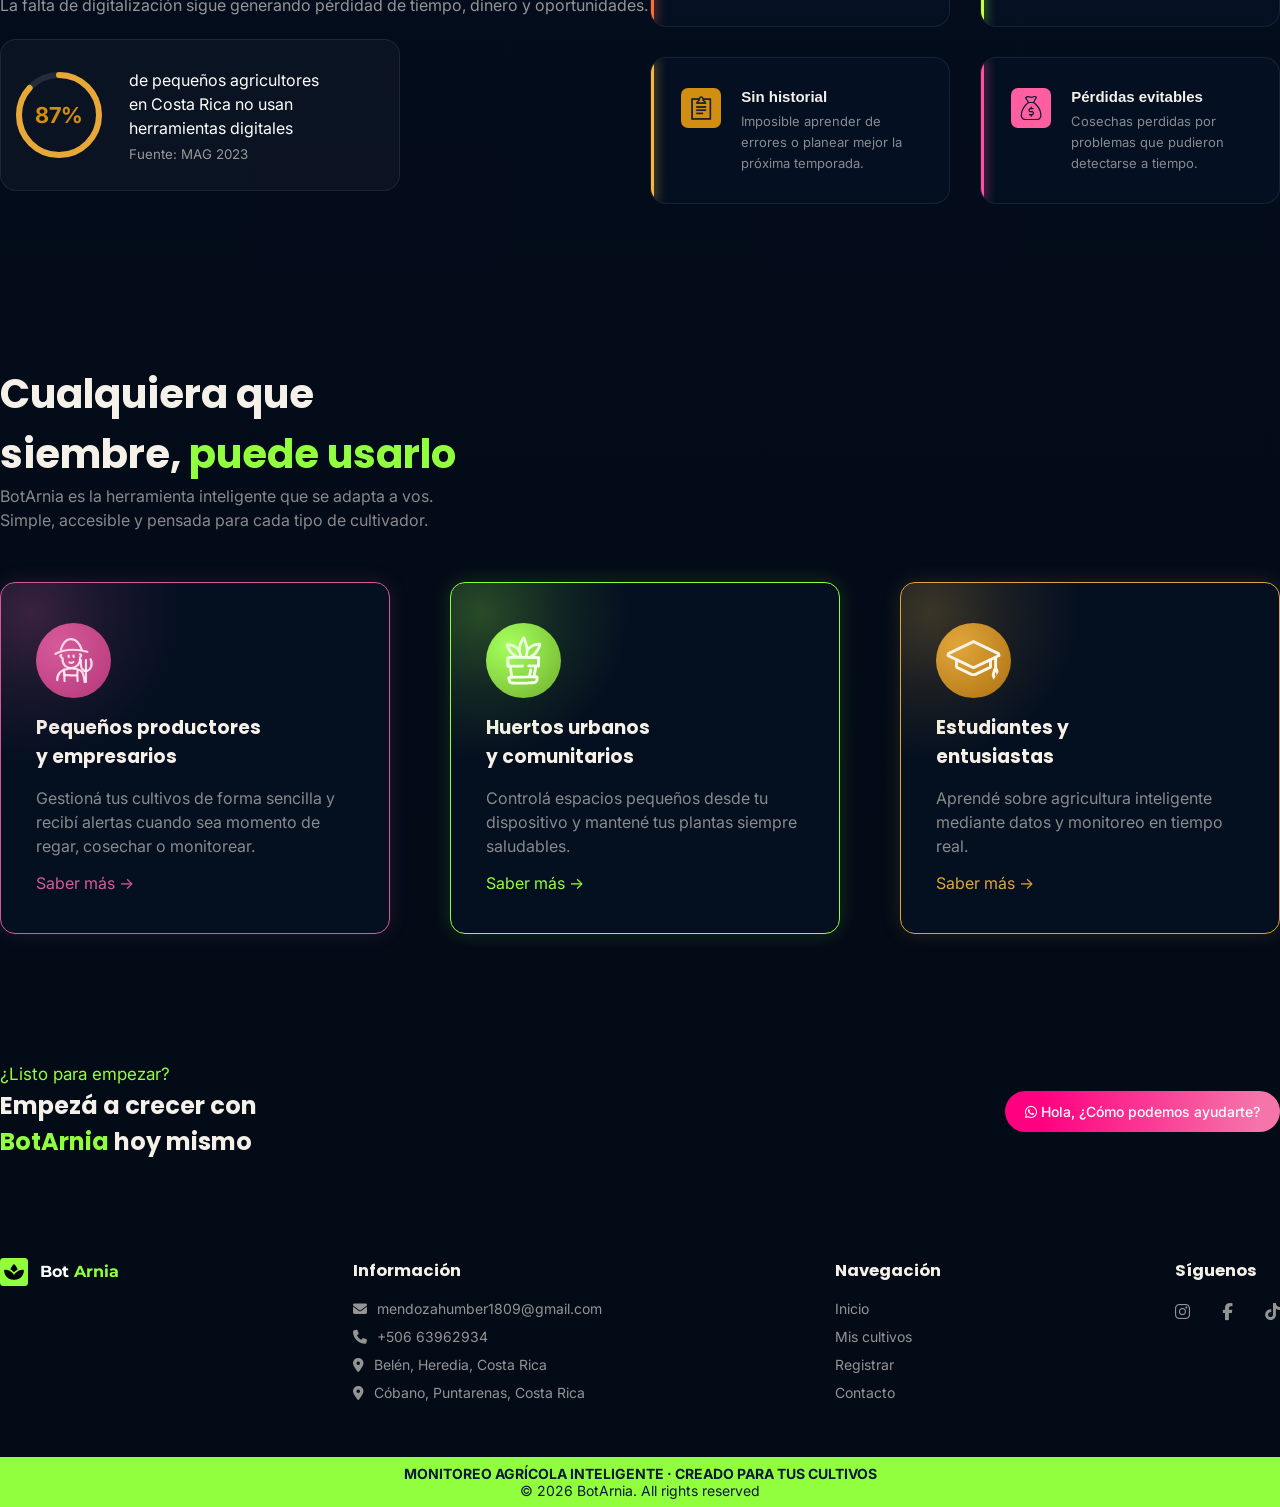
==== commit f5d743e5: "Elaboración del html y css de la sección de audiencia" ====
--- a/index.html
+++ b/index.html
@@ -1,5 +1,5 @@
 <!DOCTYPE html>
-<html lang="en">
+<html lang="es">
 <head>
     <meta charset="UTF-8">
     <meta name="viewport" content="width=device-width, initial-scale=1.0">
@@ -58,21 +58,21 @@
                 <div class="features-grid">
                     <article class="feature-card">
                         <div class="feature-icon">
-                            <svg viewBox="0 0 32 32" class="gestion">
+                            <svg viewBox="0 0 32 32" class="gestion" aria-label="Ícono de gestión de cultivos" >
                                 <path d="M26 5.25h-2c-0.414 0-0.75 0.336-0.75 0.75s0.336 0.75 0.75 0.75v0h1.25v22.5h-18.5v-22.5h1.25c0.414 0 0.75-0.336 0.75-0.75s-0.336-0.75-0.75-0.75v0h-2c-0.414 0-0.75 0.336-0.75 0.75v0 24c0 0.414 0.336 0.75 0.75 0.75h20c0.414-0 0.75-0.336 0.75-0.75v0-24c-0-0.414-0.336-0.75-0.75-0.75v0zM11 8.749h10c0.414 0 0.75-0.336 0.75-0.75s-0.336-0.75-0.75-0.75v0h-2.019c0.477-0.616 0.766-1.398 0.769-2.248v-0.001c0-2.071-1.679-3.75-3.75-3.75s-3.75 1.679-3.75 3.75v0c0.003 0.851 0.292 1.633 0.775 2.258l-0.006-0.009h-2.019c-0.414 0-0.75 0.336-0.75 0.75s0.336 0.75 0.75 0.75v0zM13.75 5c0-0 0-0.001 0-0.001 0-1.243 1.007-2.25 2.25-2.25s2.25 1.007 2.25 2.25c0 1.243-1.007 2.25-2.25 2.25v0c-1.242-0.002-2.248-1.008-2.25-2.249v-0zM20.326 13.494l-6.792 7.424-1.886-1.873c-0.136-0.136-0.323-0.22-0.531-0.22-0.414 0-0.749 0.335-0.749 0.749 0 0.209 0.085 0.398 0.223 0.534l0 0 2.44 2.424 0.015 0.006 0.007 0.015c0.13 0.122 0.306 0.197 0.499 0.197 0.199 0 0.38-0.080 0.512-0.21l-0 0 0.027-0.011 0.005-0.011 0.017-0.012 7.317-8c0.122-0.133 0.197-0.311 0.197-0.506 0-0.414-0.335-0.749-0.749-0.749-0.219 0-0.415 0.094-0.552 0.243l-0 0.001z"></path>
                             </svg>
                         </div>
                         <div class="feature-content">
                             <h3>Gestión de cultivos</h3>
                             <p>Centralizá tu inventario agrícola. <br>Registrá especies, fechas de <br>siembra y condiciones específicas.</p>
-                            <a href="">Ver más -></a>
+                            <a href="mis-cultivos.html">Ver más -></a>
                         </div>
                         
                     </article>
                     
                     <article class="feature-card">
                         <div class="feature-icon">
-                            <svg viewBox="0 0 32 32" class="bell">
+                            <svg viewBox="0 0 32 32" class="bell" aria-label="Ícono de alertas tempranas">
                                 <path fill-rule="evenodd" clip-rule="evenodd" d="M8.04283 5.1757C8.59546 4.75121 9.24946 4.43224 10.0136 4.23441C10.0046 4.15752 10 4.0793 10 4C10 2.89543 10.8955 2 12 2C13.1046 2 14 2.89543 14 4C14 4.0793 13.9954 4.15752 13.9864 4.23441C14.7506 4.43224 15.4046 4.75121 15.9572 5.1757C16.933 5.92519 17.4981 6.93095 17.8325 7.93362C18.1644 8.92891 18.2842 9.96595 18.3426 10.8395C18.3663 11.1941 18.3806 11.5351 18.3932 11.8357L18.4018 12.0385C18.4175 12.3994 18.433 12.6684 18.4596 12.8673C18.6553 14.329 18.8982 15.3543 19.2438 16.1741C19.5816 16.9754 20.0345 17.6202 20.7071 18.2929C20.9931 18.5789 21.0787 19.009 20.9239 19.3827C20.7691 19.7564 20.4045 20 20 20H13.7325C13.9026 20.2942 14 20.6357 14 21C14 22.1046 13.1046 23 12 23C10.8955 23 10 22.1046 10 21C10 20.6357 10.0974 20.2942 10.2676 20H4.00003C3.59557 20 3.23093 19.7564 3.07615 19.3827C2.92137 19.009 3.00692 18.5789 3.29292 18.2929C3.96694 17.6189 4.4186 16.9787 4.75553 16.1809C5.1004 15.3642 5.3434 14.3395 5.54043 12.8673C5.56706 12.6684 5.58255 12.3994 5.59827 12.0385L5.60687 11.8357C5.61945 11.5351 5.63371 11.1941 5.65744 10.8395C5.7159 9.96595 5.83561 8.92891 6.16756 7.93362C6.50196 6.93095 7.06705 5.92519 8.04283 5.1757ZM6.06869 18C6.26568 17.6741 6.44135 17.3298 6.59797 16.959C7.04284 15.9056 7.31562 14.6803 7.52276 13.1327C7.56305 12.8316 7.58113 12.4756 7.59638 12.1255L7.60555 11.9095C7.61808 11.6105 7.63109 11.3002 7.65298 10.973C7.70745 10.159 7.81312 9.32109 8.06482 8.56638C8.31407 7.81905 8.6909 7.19981 9.26113 6.7618C9.82482 6.32883 10.6723 6 12 6C13.3278 6 14.1752 6.32883 14.7389 6.7618C15.3092 7.19981 15.686 7.81905 15.9352 8.56638C16.1869 9.32109 16.2926 10.159 16.3471 10.973C16.369 11.3002 16.382 11.6105 16.3945 11.9095L16.3945 11.9095L16.3945 11.9096L16.4037 12.1255C16.4189 12.4756 16.437 12.8316 16.4773 13.1327C16.6832 14.671 16.956 15.8957 17.4008 16.9509C17.5583 17.3244 17.735 17.6714 17.9334 18H6.06869Z" />
                             </svg>
                         </div>
@@ -80,13 +80,13 @@
                         <div class="feature-content">
                             <h3>Alertas tempranas</h3>
                             <p>Controlá los ciclos de riego, <br>detección de riesgos y tiempos <br>de cosecha.</p>
-                            <a href="">Ver más -></a>
+                            <a href="mis-cultivos.html">Ver más -></a>
                         </div>
                     </article>
 
                     <article class="feature-card">
                         <div class="feature-icon">
-                            <svg viewBox="0 0 32 32" class="health">
+                            <svg viewBox="0 0 32 32" class="health" aria-label="Ícono de reportes de salud">
                                 <path d="M4.234,6.266c-1.409,1.45 -2.202,3.415 -2.202,5.464c-0,2.05 0.793,4.015 2.202,5.464l9.625,9.899c0.568,0.584 1.339,0.91 2.143,0.91c0.803,0 1.575,-0.326 2.143,-0.91c1.743,-1.793 9.617,-9.907 9.617,-9.907c1.409,-1.449 2.202,-3.414 2.202,-5.464c0,-2.05 -0.793,-4.014 -2.202,-5.464c-0,0 -0,0 -0,0c-1.419,-1.459 -3.345,-2.277 -5.352,-2.277c-2.007,-0 -3.932,0.818 -5.351,2.277c-0,0 -1.065,1.095 -1.065,1.095c0,0 -1.057,-1.087 -1.057,-1.087c-1.419,-1.459 -3.344,-2.277 -5.351,-2.277c-2.007,0 -3.933,0.818 -5.352,2.277m1.434,1.395c1.039,-1.069 2.448,-1.672 3.918,-1.672c1.47,0 2.878,0.603 3.917,1.672c0,-0 1.774,1.824 1.774,1.824c0.188,0.193 0.447,0.303 0.717,0.303c0.27,-0 0.529,-0.11 0.717,-0.303l1.782,-1.833c1.039,-1.068 2.447,-1.671 3.917,-1.671c1.47,-0 2.878,0.603 3.918,1.671c0.003,0.004 0.006,0.007 0.01,0.011c1.039,1.069 1.626,2.533 1.626,4.059c0,1.526 -0.587,2.991 -1.636,4.07c-0,-0 -7.874,8.114 -9.617,9.907c-0.188,0.193 -0.443,0.304 -0.709,0.304c-0.266,0 -0.521,-0.111 -0.709,-0.304l-9.625,-9.899c-1.049,-1.079 -1.636,-2.544 -1.636,-4.07c-0,-1.526 0.587,-2.99 1.636,-4.069"/>
                                 <path d="M14.998,15.003l-1.997,-0c-0.552,-0 -1,0.448 -1,1c0,0.552 0.448,1 1,1l1.997,-0l-0,1.997c-0,0.552 0.448,1 1,1c0.552,-0 1,-0.448 1,-1l-0,-1.997l1.997,-0c0.552,-0 1,-0.448 1,-1c-0,-0.552 -0.448,-1 -1,-1l-1.997,-0l-0,-1.997c-0,-0.552 -0.448,-1 -1,-1c-0.552,0 -1,0.448 -1,1l-0,1.997Z"/>
                             </svg>
@@ -95,7 +95,7 @@
                         <div class="feature-content">
                             <h3>Reportes de salud</h3>
                             <p>Convertí tus registros en métricas <br>para tomar decisiones informadas <br>en tu campo de cultivo.</p>
-                            <a href="">Ver más -></a>
+                            <a href="mis-cultivos.html">Ver más -></a>
                         </div>
                     </article>
                 </div>
@@ -125,18 +125,18 @@
                 </div>
                 <div class="problems-cards">
                     <div class="problem-card watering-card">
-                        <svg viewBox="0 0 24 24" fill="none" class="icon-stroke">
+                        <svg viewBox="0 0 24 24" fill="none" class="icon-stroke" aria-label="Ícono de falta de alertas de riego">
                             <path d="M12 21C16.9706 21 21 16.9706 21 12C21 7.02944 16.9706 3 12 3C7.02944 3 3 7.02944 3 12C3 16.9706 7.02944 21 12 21Z" stroke="#000000" stroke-width="1.5" stroke-linecap="round" stroke-linejoin="round"/>
                             <path d="M12 6V12"/>
                             <path d="M16.24 16.24L12 12"/>
                         </svg>
                         <div class="problem-card-text">
-                            <h4>Sin alertas de riego</h4>
+                            <h3>Sin alertas de riego</h3>
                             <p>El agricultor depende de su memoria. Nadie avisa cuándo actuar</p>
                         </div>
                     </div>
                     <div class="problem-card plague-card">
-                        <svg viewBox="0 0 24 24" class="icon-stroke">
+                        <svg viewBox="0 0 24 24" class="icon-stroke" aria-label="Ícono de detección tardía de plagas">
                             <path d="M7 14.3333C7 13.0872 7 12.4641 7.26795 12C7.44349 11.696 7.69596 11.4435 8 11.2679C8.4641 11 9.08718 11 10.3333 11H13.6667C14.9128 11 15.5359 11 16 11.2679C16.304 11.4435 16.5565 11.696 16.7321 12C17 12.4641 17 13.0872 17 14.3333V16C17 16.9293 17 17.394 16.9231 17.7804C16.6075 19.3671 15.3671 20.6075 13.7804 20.9231C13.394 21 12.9293 21 12 21V21C11.0707 21 10.606 21 10.2196 20.9231C8.63288 20.6075 7.39249 19.3671 7.07686 17.7804C7 17.394 7 16.9293 7 16V14.3333Z"/>
                             <path d="M9 9C9 8.06812 9 7.60218 9.15224 7.23463C9.35523 6.74458 9.74458 6.35523 10.2346 6.15224C10.6022 6 11.0681 6 12 6V6C12.9319 6 13.3978 6 13.7654 6.15224C14.2554 6.35523 14.6448 6.74458 14.8478 7.23463C15 7.60218 15 8.06812 15 9V11H9V9Z"/>
                             <path d="M12 11V15"/>
@@ -150,12 +150,12 @@
                             <path d="M4 22V22C4 20.3431 5.34315 19 7 19V19"/>
                         </svg>
                         <div class="problem-card-text">
-                            <h4>Plagas tarde</h4>
+                            <h3>Plagas tarde</h3>
                             <p>Sin seguimiento, las plagas se detectan cuando ya es demasiado tarde.</p>
                         </div>
                     </div>
                     <div class="problem-card history-card">
-                        <svg viewBox="-3.5 0 32 32" class="icon-fill">
+                        <svg viewBox="-3.5 0 32 32" class="icon-fill" aria-label="Ícono de falta de historial">
                             <g id="icomoon-ignore"></g>
                             <path d="M6.294 14.164h12.588v1.049h-12.588v-1.049z"></path>
                             <path d="M6.294 18.36h12.588v1.049h-12.588v-1.049z"></path>
@@ -163,27 +163,74 @@
                             <path d="M15.688 3.674c-0.25-1.488-1.541-2.623-3.1-2.623s-2.85 1.135-3.1 2.623h-9.489v27.275h25.176v-27.275h-9.488zM10.49 6.082v-1.884c0-1.157 0.941-2.098 2.098-2.098s2.098 0.941 2.098 2.098v1.884l0.531 0.302c1.030 0.586 1.82 1.477 2.273 2.535h-9.803c0.453-1.058 1.243-1.949 2.273-2.535l0.53-0.302zM24.128 29.9h-23.078v-25.177h8.392v0.749c-1.638 0.932-2.824 2.566-3.147 4.496h12.588c-0.322-1.93-1.509-3.563-3.147-4.496v-0.749h8.392v25.177z"></path>
                         </svg>
                         <div class="problem-card-text">
-                            <h4>Sin historial</h4>
+                            <h3>Sin historial</h3>
                             <p>Imposible aprender de errores o planear mejor la próxima temporada.</p>
                         </div>
                     </div>
                     <div class="problem-card lost-card">
-                        <svg viewBox="0 0 481 481" class="icon-fill">
+                        <svg viewBox="0 0 481 481" class="icon-fill" aria-label="Ícono de pérdidas evitables">
                             <g><g>
                                 <path d="M256.7,301.9h-27.5c-10,0-18.1-8.1-18.1-18.1s8.1-18.1,18.1-18.1h48.4c6.6,0,12-5.4,12-12c0-6.6-5.4-12-12-12h-22.7V225c0-6.6-5.4-12-12-12s-12,5.4-12,12v16.7h-1.7c-23.2,0-42.1,18.9-42.1,42.1s18.9,42.1,42.1,42.1h27.5c10,0,18.1,8.1,18.1,18.1s-8.1,18.1-18.1,18.1h-49.3c-6.6,0-12,5.4-12,12c0,6.6,5.4,12,12,12H231v17.1c0,6.6,5.4,12,12,12c6.6,0,12-5.4,12-12v-17.1h2c0.1,0,0.2,0,0.3,0c23-0.3,41.5-19.1,41.5-42.1C298.8,320.8,279.9,301.9,256.7,301.9z"/>
                                 <path d="M423.3,274.7c-12.6-29-30-57.1-52-83.4c-26.6-32-53.1-53.4-66.6-63.3l51-94.6c2.5-4.7,1.7-10.5-2.2-14.2C340.3,6.3,326.3,0,310.7,0c-14.3,0-27.4,5.4-38.8,10.2c-9,3.7-17.5,7.3-24.4,7.3c-2.1,0-3.9-0.3-5.7-1C218,7.8,199.7,2.4,182,2.4c-22.4,0-41.5,9-60.2,28.2c-3.9,4-4.5,10.3-1.4,15l55,83.1c-13.6,10.1-39.6,31.3-65.7,62.6c-21.9,26.3-39.4,54.4-52,83.4c-15.8,36.5-23.8,74.6-23.8,113.2c0,51.3,41.8,93.1,93.1,93.1h227c51.3,0,93.1-41.8,93.1-93.1C447.1,349.3,439.1,311.2,423.3,274.7z M146,40.6c11.6-10,22.7-14.4,36-14.4c14.2,0,30.2,4.8,51.5,12.7c4.4,1.6,9.1,2.4,13.9,2.4c11.7,0,22.9-4.6,33.6-9.1c10.3-4.3,20.1-8.4,29.6-8.4c4.6,0,11.1,0.8,19.3,6.6l-48,89.2h-83.6L146,40.6z M354,457H127c-38.1,0-69.1-31-69.1-69.1c0-64.1,23.5-124.9,69.7-180.7c29.2-35.3,58.9-57.2,67.9-63.6h89.8c9.1,6.3,38.7,28.3,67.9,63.6c46.3,55.8,69.7,116.5,69.7,180.7C423.1,426,392.1,457,354,457z"/>
                             </g></g>
                         </svg>
                         <div class="problem-card-text">
-                            <h4>Pérdidas evitables</h4>
+                            <h3>Pérdidas evitables</h3>
                             <p>Cosechas perdidas por problemas que pudieron detectarse a tiempo.</p>
                         </div>
                     </div>
                 </div>
             </section>
 
-
+            <section class="audience-section">
+                <div class="audience-top">
+                    <h2>Cualquiera que siembre, <span>puede usarlo</span></h2>
+                    <p>BotArnia es la herramienta inteligente que se adapta a vos. <br>Simple, accesible y pensada para cada tipo de cultivador.</p>
+                </div>
+
+                <div class="audience-cards">
+                    <div class="audience-card farmer-card">
+                        <svg viewBox="0 0 400 400" fill="none">
+                            <path d="M69 150.936C144.654 111.512 218.822 115.319 300.542 136.059" stroke="#ffffff" stroke-opacity="0.9" stroke-width="16" stroke-linecap="round" stroke-linejoin="round"/>
+                            <path d="M108.01 121.189C143.403 6.75972 229.61 30.2203 260.274 122" stroke="#ffffff" stroke-opacity="0.9" stroke-width="16" stroke-linecap="round" stroke-linejoin="round"/>
+                            <path d="M111 161C95.0002 161.56 111 177.233 121 185C111 280 257 278 247 178C253.667 172 263 159.2 247 156" stroke="#ffffff" stroke-opacity="0.9" stroke-width="16" stroke-linecap="round" stroke-linejoin="round"/>
+                            <path d="M165 174C165 170.678 165 167.332 165 164" stroke="#ffffff" stroke-opacity="0.9" stroke-width="16" stroke-linecap="round" stroke-linejoin="round"/>
+                            <path d="M202 174C199.863 170.684 200.002 167.36 200.002 164" stroke="#ffffff" stroke-opacity="0.9" stroke-width="16" stroke-linecap="round" stroke-linejoin="round"/>
+                            <path d="M198.684 211C190.46 217.142 177.038 217.142 171 213.783" stroke="#ffffff" stroke-opacity="0.9" stroke-width="16" stroke-linecap="round" stroke-linejoin="round"/>
+                            <path d="M81.6422 343.665C78.0834 239.939 236.75 244.476 262.245 283.163C275.092 302.657 277.633 332.199 281.665 356" stroke="#ffffff" stroke-opacity="0.9" stroke-width="16" stroke-linecap="round" stroke-linejoin="round"/>
+                            <path d="M132.212 266.677C131.918 278.857 132.397 291.033 132.975 303.161" stroke="#ffffff" stroke-opacity="0.9" stroke-width="16" stroke-linecap="round" stroke-linejoin="round"/>
+                            <path d="M135.693 307.774C164.524 304.109 196.079 310.137 223.779 308.152" stroke="#ffffff" stroke-opacity="0.9" stroke-width="16" stroke-linecap="round" stroke-linejoin="round"/>
+                            <path d="M230.188 274.226C224.319 299.554 229.685 324.313 229.685 349.71" stroke="#ffffff" stroke-opacity="0.9" stroke-width="16" stroke-linecap="round" stroke-linejoin="round"/>
+                            <path d="M132.097 285.548C134.539 306.642 132.727 328.854 135.517 349.71" stroke="#ffffff" stroke-opacity="0.9" stroke-width="16" stroke-linecap="round" stroke-linejoin="round"/>
+                            <path d="M253.604 197.254C241.259 328.583 363.287 276.062 324.272 191.193" stroke="#ffffff" stroke-opacity="0.9" stroke-width="16" stroke-linecap="round" stroke-linejoin="round"/>
+                            <path d="M290.423 197.484C290.649 250.303 290.423 303.501 290.423 356" stroke="#ffffff" stroke-opacity="0.9" stroke-width="16" stroke-linecap="round" stroke-linejoin="round"/>
+                        </svg>
+                        <h3>Pequeños productores <br> y empresarios</h3>
+                        <p>Gestioná tus cultivos de forma sencilla y recibí alertas cuando sea momento de regar, cosechar o monitorear.</p>
+                        <a href="mis-cultivos.html">Saber más -></a>
+                    </div>
+                    <div class="audience-card cropfield-card">
+                        <svg viewBox="0 0 32 32">
+                            <path class="sketchy_een" d="M24.031,11.578c0.244-0.352,0.467-0.717,0.692-1.083c0.207-0.342,0.41-0.686,0.592-1.044c0.356-0.7,0.663-1.442,0.872-2.201c0.057-0.209,0.125-0.43,0.117-0.649c-0.012-0.287-0.172-0.635-0.448-0.768c-0.217-0.104-0.362-0.131-0.6-0.162c-0.112-0.014-0.224-0.02-0.336-0.02c-0.314,0-0.627,0.046-0.937,0.094c-0.727,0.111-1.437,0.301-2.124,0.561c-0.389,0.147-0.741,0.346-1.102,0.547c-0.34,0.188-0.682,0.371-1.005,0.59c-0.352,0.238-0.685,0.5-1.008,0.775c-0.105-0.583-0.232-1.162-0.415-1.727c-0.25-0.774-0.512-1.546-0.766-2.318c-0.125-0.377-0.254-0.752-0.399-1.122c-0.035-0.092-0.07-0.184-0.106-0.276c-0.035-0.086-0.072-0.182-0.109-0.262c-0.045-0.094-0.092-0.139-0.166-0.234C16.641,2.098,16.375,2,16.146,2c-0.346,0-0.612,0.201-0.801,0.473C15.244,2.62,15.161,2.78,15.07,2.932c-0.1,0.172-0.205,0.342-0.309,0.51c-0.199,0.321-0.364,0.657-0.536,0.993c-0.18,0.354-0.358,0.707-0.53,1.065c-0.195,0.412-0.344,0.835-0.473,1.27c-0.117,0.385-0.215,0.774-0.287,1.171c-0.03,0.159-0.044,0.322-0.059,0.484c-0.061-0.067-0.116-0.139-0.178-0.205c-0.303-0.323-0.649-0.598-1.024-0.833c-0.326-0.201-0.682-0.367-1.026-0.536C9.872,6.473,9.04,6.244,8.193,6.082C7.818,6.01,7.437,5.963,7.058,5.904C6.924,5.883,6.789,5.862,6.654,5.862c-0.086,0-0.172,0.008-0.257,0.031C6.155,5.955,5.914,6.115,5.805,6.348C5.674,6.622,5.674,6.85,5.735,7.139C5.75,7.216,5.781,7.294,5.811,7.368c0.221,0.586,0.444,1.175,0.688,1.753C6.616,9.399,6.741,9.672,6.88,9.938c0.137,0.258,0.305,0.494,0.473,0.733c0.385,0.547,0.772,1.096,1.225,1.589c0.328,0.358,0.707,0.655,1.098,0.944c0.05,0.037,0.101,0.074,0.151,0.112c-0.837,0.019-1.672,0.057-2.503,0.164c-0.244,0.031-0.442,0.076-0.622,0.258c-0.015,0.015-0.021,0.037-0.035,0.053c-0.358,0.129-0.611,0.468-0.623,0.866c-0.027,0.868-0.066,1.743-0.033,2.611c0.012,0.281,0.037,0.563,0.051,0.846c0.016,0.348,0.01,0.696,0.031,1.044c0.011,0.189,0.084,0.358,0.185,0.503c0.013,0.032,0.039,0.056,0.056,0.086c0.01,0.011,0.014,0.026,0.024,0.036c0.15,0.235,0.399,0.405,0.69,0.398c0.204-0.006,0.409-0.014,0.613-0.022c0.048,0.896,0.122,1.785,0.268,2.671c0.116,0.693,0.288,1.373,0.439,2.057c-0.087-0.001-0.175-0.003-0.262-0.004c-0.275-0.001-0.511,0.146-0.665,0.355c-0.053,0.005-0.106-0.003-0.158,0.011c-0.223,0.061-0.414,0.209-0.532,0.408c-0.131,0.223-0.129,0.438-0.09,0.684c0.072,0.449,0.131,0.901,0.217,1.347c0.084,0.448,0.293,0.833,0.571,1.186c0.225,0.285,0.534,0.549,0.846,0.725c0.188,0.106,0.389,0.188,0.59,0.258c0.252,0.086,0.528,0.098,0.792,0.115c0.797,0.059,1.605,0.004,2.404-0.01c0.805-0.014,1.61-0.021,2.416-0.027c0.815-0.006,1.632-0.008,2.449-0.002c0.371,0.002,0.743,0.002,1.114-0.014c0.375-0.014,0.747-0.043,1.12-0.064c0.397-0.023,0.792-0.053,1.188-0.067c0.174-0.006,0.35-0.004,0.524-0.004c0.203,0.002,0.409,0.004,0.614-0.008c0.395-0.021,0.801-0.055,1.169-0.203c0.406-0.164,0.788-0.377,1.114-0.676c0.19-0.174,0.346-0.401,0.485-0.62c0.139-0.213,0.252-0.459,0.326-0.702c0.156-0.514,0.149-1.067,0.16-1.599c0.003-0.136-0.04-0.26-0.102-0.374c0.001-0.017,0.01-0.03,0.01-0.047c0-0.458-0.386-0.866-0.851-0.866c-0.005,0-0.011,0-0.016,0c-0.275,0.006-0.551,0.01-0.826,0.015c0.087-0.32,0.184-0.638,0.262-0.96c0.092-0.367,0.158-0.741,0.223-1.114c0.142-0.83,0.283-1.659,0.431-2.489c0.21,0.026,0.421,0.047,0.631,0.034c0.157-0.01,0.297-0.064,0.426-0.136c0.372-0.101,0.667-0.43,0.658-0.831c-0.027-1.419,0.023-2.838,0-4.257c0-0.014-0.008-0.026-0.009-0.041c0.098-0.143,0.166-0.306,0.166-0.481c0-0.229-0.092-0.451-0.254-0.614c-0.174-0.174-0.375-0.234-0.614-0.254c-0.42-0.037-0.84-0.088-1.263-0.1c-0.379-0.012-0.756-0.021-1.135-0.031c-0.07-0.002-0.139-0.001-0.209-0.003c0.312-0.246,0.613-0.497,0.894-0.783C23.501,12.321,23.769,11.952,24.031,11.578z M14.485,8.334c0.116-0.613,0.272-1.228,0.493-1.812c0.257-0.544,0.557-1.064,0.826-1.602c0.063-0.125,0.133-0.245,0.205-0.364c0.189,0.548,0.362,1.102,0.544,1.652c0.285,0.865,0.543,1.758,0.675,2.662c0.082,0.741,0.098,1.502,0.015,2.243c-0.111,0.759-0.272,1.507-0.566,2.216c-0.001,0.003,0,0.007-0.001,0.01c-0.469-0.008-0.938-0.017-1.407-0.028c-0.16-0.455-0.313-0.912-0.458-1.37c-0.123-0.391-0.236-0.778-0.306-1.181C14.417,9.957,14.397,9.14,14.485,8.334z M9.332,10.571C9.052,10.198,8.775,9.82,8.516,9.43C8.393,9.242,8.293,9.035,8.193,8.834c-0.088-0.179-0.172-0.36-0.253-0.543C7.855,8.081,7.772,7.87,7.689,7.659c0.657,0.12,1.305,0.276,1.939,0.509c0.539,0.235,1.074,0.499,1.552,0.842c0.54,0.451,0.991,1.021,1.427,1.573c0.108,0.144,0.211,0.29,0.3,0.448c0.022,0.177,0.047,0.355,0.086,0.529c0.132,0.584,0.305,1.158,0.49,1.729c-0.092,0-0.184-0.003-0.275-0.003c-0.191,0-0.383,0.003-0.574,0.004c-0.048-0.235-0.18-0.451-0.403-0.559c-0.291-0.141-0.584-0.277-0.864-0.44c-0.207-0.119-0.403-0.256-0.598-0.395c-0.205-0.145-0.411-0.288-0.611-0.438C9.847,11.195,9.583,10.888,9.332,10.571z M23.103,26.433c-0.005,0.159-0.002,0.318-0.017,0.476c-0.02,0.102-0.044,0.202-0.078,0.301c-0.063,0.131-0.134,0.257-0.215,0.377c-0.044,0.051-0.089,0.099-0.138,0.144c-0.139,0.091-0.289,0.168-0.44,0.238c-0.147,0.053-0.297,0.091-0.451,0.12c-0.328,0.034-0.659,0.034-0.988,0.037c-0.375,0.006-0.749,0.025-1.124,0.055c-0.772,0.062-1.544,0.119-2.318,0.151c-0.809,0.031-1.622,0.01-2.431,0.006c-0.774-0.002-1.548,0.002-2.322,0.012c-0.964,0.011-1.938,0.041-2.898-0.07c-0.101-0.019-0.197-0.042-0.293-0.075c-0.113-0.057-0.221-0.12-0.325-0.191c-0.105-0.091-0.204-0.187-0.296-0.292c-0.041-0.064-0.08-0.13-0.115-0.198c-0.054-0.159-0.087-0.321-0.113-0.487c-0.021-0.161-0.045-0.322-0.067-0.483c1.589-0.014,3.177-0.073,4.768-0.082c0.242,0,0.485,0,0.725,0c0.606,0.002,1.212,0.004,1.818-0.021c0.794-0.031,1.587-0.062,2.381-0.084c0.946-0.025,1.9-0.031,2.848,0.004c0.45,0.016,0.901,0.031,1.352,0.045C22.61,26.421,22.857,26.429,23.103,26.433z M23.152,15.198c0.218,0.004,0.437,0.028,0.656,0.038c0.019,0.65,0.044,1.299,0.051,1.949c0.003,0.403,0.001,0.807-0.002,1.21c-0.594-0.023-1.189-0.029-1.786-0.026c-0.465,0.002-0.932-0.02-1.399-0.02c-0.159-0.001-0.318-0.001-0.477-0.001c-0.384,0-0.768,0.001-1.153,0.003c-0.446,0.004-0.819,0.371-0.819,0.819c0,0.442,0.373,0.823,0.819,0.817c0.534-0.006,1.065-0.016,1.599-0.02c0.479-0.004,0.954,0.035,1.431,0.066c0.036,0.002,0.073,0.003,0.109,0.005c-0.111,0.703-0.214,1.407-0.346,2.106c-0.068,0.367-0.145,0.733-0.225,1.098c-0.08,0.358-0.186,0.709-0.262,1.065c-0.032,0.147-0.018,0.29,0.016,0.427c-0.348,0.006-0.696,0.013-1.044,0.019c0.02-0.044,0.052-0.081,0.063-0.13c0.094-0.428,0.209-0.85,0.303-1.276c0.135-0.625,0.231-1.251,0.317-1.884c0.027-0.205-0.106-0.449-0.242-0.586c-0.156-0.156-0.367-0.244-0.588-0.244c-0.219,0-0.43,0.088-0.586,0.244c-0.17,0.17-0.215,0.356-0.242,0.586c-0.026,0.209-0.05,0.417-0.076,0.626c-0.115,0.708-0.239,1.418-0.462,2.099c-0.066,0.205-0.028,0.418,0.071,0.598c-1.499,0.039-2.997,0.128-4.5,0.123c-0.983-0.004-1.966-0.008-2.949,0.006c-0.485,0.007-0.969,0-1.453-0.007c-0.001-0.061,0.006-0.122-0.008-0.183c-0.102-0.428-0.184-0.86-0.281-1.29c-0.107-0.461-0.198-0.936-0.267-1.407c-0.081-0.639-0.096-1.287-0.121-1.929c0.687-0.012,1.373-0.062,2.062-0.045c0.358,0.008,0.715,0.002,1.073,0.008c0.311,0.004,0.625,0.026,0.936,0.035c0.678,0.023,1.354-0.033,2.033-0.041c0.465-0.004,0.854-0.385,0.854-0.854c0-0.442-0.373-0.856-0.826-0.856c-0.009,0-0.019,0-0.028,0c-0.326,0.014-0.655,0.043-0.981,0.061c-0.34,0.018-0.678,0.014-1.02,0.014c-0.67,0.002-1.341-0.002-2.011-0.008c-0.317-0.002-0.635,0.027-0.952,0.045c-0.373,0.021-0.747,0.033-1.12,0.031c-0.485-0.004-0.97,0.005-1.455,0.011c0.001-0.129-0.001-0.257-0.003-0.385c-0.002-0.283-0.029-0.563-0.037-0.846c-0.02-0.695,0.02-1.395,0.054-2.092c0.749-0.09,1.496-0.162,2.25-0.197c0.881-0.043,1.767-0.041,2.648-0.045c1.722-0.008,3.444,0.049,5.166,0.074c0.575,0.008,1.149,0.049,1.722,0.084c0.297,0.02,0.596,0.047,0.897,0.051c0.152,0.004,0.305,0.004,0.457,0.002c0.152,0,0.305,0,0.457,0.002C22.034,15.155,22.593,15.186,23.152,15.198z M21.406,12.119c-0.328,0.24-0.662,0.469-1.006,0.687c-0.166,0.104-0.338,0.207-0.518,0.285c-0.202,0.09-0.402,0.18-0.594,0.289c-0.152-0.006-0.304-0.008-0.455-0.013c-0.159-0.005-0.317-0.004-0.474-0.004c0.202-0.621,0.364-1.248,0.462-1.899c0.06-0.404,0.085-0.803,0.09-1.209c0.462-0.456,0.927-0.904,1.43-1.318c0.553-0.406,1.173-0.731,1.797-1.015c0.391-0.15,0.784-0.271,1.196-0.355c0.225-0.045,0.446-0.105,0.67-0.147c0.168-0.031,0.336-0.056,0.504-0.081c-0.079,0.241-0.172,0.478-0.266,0.711c-0.246,0.549-0.535,1.072-0.849,1.586c-0.321,0.524-0.655,1.037-1.019,1.531C22.083,11.515,21.755,11.83,21.406,12.119z"/>
+                        </svg>
+                        <h3>Huertos urbanos <br>y comunitarios</h3>
+                        <p>Controlá espacios pequeños desde tu dispositivo y mantené tus plantas siempre saludables.</p>
+                        <a href="mis-cultivos.html">Saber más -></a>
+                    </div>
+                    <div class="audience-card student-card">
+                        <svg viewBox="0 0 477.005 477.005" fill="#ffffff">
+                            <g>
+                                <path d="M7.075,204.297l71.191,34.293v57.087c0,4.801,2.75,9.178,7.075,11.262l136.194,65.605c1.692,0.814,3.546,1.237,5.425,1.237h22.886c1.879,0,3.732-0.423,5.426-1.237l135.817-65.425c2.633-1.27,4.738-3.42,5.95-6.079c0.171-0.375,0.334-0.754,0.497-1.134c0.663-1.552,1.005-3.223,1.005-4.91v-56.407l19.419-9.354v77.412c-4.202,2.801-7.441,6.998-9.01,12.109l-11.049,36.002c-1.361,4.44-1.324,9.124,0.109,13.542l10.246,31.578c2.922,9.007,11.245,15.254,20.709,15.545c0.063,0.002,0.125,0.003,0.188,0.004l0.312,0.005c0.065,0.001,0.13,0.001,0.196,0.001c9.304,0,17.52-5.594,20.931-14.253l11.847-30.072c1.828-4.637,2.059-9.824,0.65-14.605L452.043,319c-1.539-5.229-4.806-9.522-9.083-12.368v-89.438l26.97-12.992c4.325-2.084,7.075-6.46,7.075-11.262v-9.955c0-4.801-2.75-9.178-7.075-11.262L243.827,62.81c-3.429-1.651-7.422-1.651-10.85,0L7.075,171.628C2.75,173.711,0,178.088,0,182.89v10.146C0,197.837,2.75,202.213,7.075,204.297z M429.886,385.539l-7.853-24.202l8.376-27.295l8.456,28.704L429.886,385.539z M373.54,287.824l-126.548,60.959h-17.179l-126.547-60.959v-37.19l129.712,62.483c1.714,0.826,3.569,1.238,5.425,1.238s3.71-0.412,5.425-1.238l129.713-62.482L373.54,287.824L373.54,287.824z M238.402,87.946l207.632,100.017l-63.763,30.715c-0.562,0.178-1.116,0.387-1.656,0.646L238.402,287.83L96.19,219.324c-0.539-0.259-1.093-0.468-1.654-0.646l-63.764-30.716L238.402,87.946z"/>
+                            </g>
+                        </svg>
+                        <h3>Estudiantes y <br> entusiastas</h3>
+                        <p>Aprendé sobre agricultura inteligente mediante datos y monitoreo en tiempo real.</p>
+                        <a href="mis-cultivos.html">Saber más -></a>
+                    </div>
+                </div>
+            </section>
         </div>
+        
     </main>
     
     <div id="footer-container"></div>
--- a/css/styles.css
+++ b/css/styles.css
@@ -5,7 +5,7 @@
 
 .container {
     max-width: 1350px;
-    margin: 0 auto;
+    margin: auto;
 }
 
 
@@ -17,7 +17,6 @@
 
 a {
     text-decoration: none;
-    color: inherit;
 }
 
 ul {
@@ -30,7 +29,7 @@
 }
 
 body {
-    min-height: 100vh;
+    min-height: 20vh;
     background: linear-gradient(to bottom,
         rgb(4, 16, 39) 13%,
         rgb(4, 13, 29) 43%,
--- a/css/home.css
+++ b/css/home.css
@@ -143,23 +143,19 @@
     color: #d28e10;
 }
 
-.feature-card:hover a {
-    filter: brightness(1.2);
-    text-decoration: underline;
-}
+
 .feature-card{
     display: flex;
     background-color: rgba(62, 58, 193, 0.05);
     border-radius: 16px;
     padding: 24px;
     gap: 1.5rem;
-    transition: all 0.4s cubic-bezier(0.165, 0.84, 0.44, 1);
+    transition: all 0.8s cubic-bezier(0.165, 0.84, 0.44, 1);
     border: 2.3px solid rgba(255, 255, 255, 0.1);
 }
 .feature-card a {
     color: inherit;
-    text-decoration: none;
-    font-weight: 600;
+    position: relative;
 }
 .feature-card h3{
     color: white;
@@ -170,8 +166,25 @@
 }
 .feature-card a{
     color: #FF5FA0;
-    text-align: right;
-}
+    text-align: left;
+}
+
+.feature-card a::after{
+    content: "";
+    position: absolute;
+    bottom: -2px;
+    left: 0;
+    width: 0;
+    height: 2px;
+    background: currentColor;
+    transition: width 0.7s ease;
+}
+
+.feature-card:hover a::after{
+    width: 100%;
+}
+
+
 .feature-card:hover {
     transform: scale(1.02); 
     box-shadow: 0 0 20px rgba(255, 255, 255, 0.05); 
@@ -285,7 +298,7 @@
     gap: 20px;
     padding: 30px;
     border-radius: 16px;
-    background: rgba(255,255,255,.03);
+    background: #081a3649;
     border: 1px solid rgba(255,255,255,.08);
     overflow: hidden;
 }
@@ -301,7 +314,7 @@
     flex-direction: column;
     gap: 6px;
 }
-.problem-card-text h4 {
+.problem-card-text h3 {
     font-size: 15px;
     font-weight: 600;
     color: #F5F0E8;
@@ -368,34 +381,16 @@
     stroke-width: 1px;
 }
 
-
-
-
-
-
-
-
 .stat-circulo {
     position: relative;
     width: 100px;
     height: 100px;
     flex-shrink: 0;
 }
-
 .stat-circulo svg {
     width: 100%;
     height: 100%;
     transform: rotate(-90deg); /* empieza desde arriba */
-}
-
-.circulo-progreso {
-    stroke-dasharray: 251; /* circunferencia: 2 * π * 40 */
-    stroke-dashoffset: 251; /* empieza vacío */
-    transition: stroke-dashoffset 2s ease-out;
-}
-
-.circulo-progreso.animado {
-    stroke-dashoffset: 33; /* 251 - (251 * 0.87) = 33 */
 }
 
 .stat-numero {
@@ -408,4 +403,158 @@
     color: #E8A838;
 }
 
-
+.circulo-progreso {
+    stroke-dasharray: 251; /* circunferencia: 2 * π * 40 */
+    stroke-dashoffset: 251; /* empieza vacío */
+    transition: stroke-dashoffset 2s ease-out;
+}
+.circulo-progreso.animado {
+    stroke-dashoffset: 33; /* 251 - (251 * 0.87) = 33 */
+}
+
+
+/*CSS DE LA SECCIÓN DE AUDIENCIA*/
+.audience-section{
+    display: flex;
+    flex-direction: column;
+    gap: 50px;
+}
+.audience-section svg{
+    width: 75px;
+    height: 75px;
+    border-radius: 45px;
+    padding: 10px;
+}
+
+.audience-top h2{
+    font-size: 40px;
+    max-width: 18ch;
+}
+.audience-top span{
+    color: #91ff3d;
+}
+.audience-top p{
+    color: rgba(245, 240, 232, 0.55);
+    line-height: 1.5;
+}
+
+.audience-cards{
+    display: flex;
+    gap: 60px;
+    align-items: center;
+    justify-content: center;
+}
+
+.audience-card{
+    display: flex;
+    flex-direction: column;
+    gap: 15px;
+    border-radius: 15px;
+    max-width: 390px;
+    padding: 40px 35px;
+    position: relative;
+    overflow: hidden;
+    background: #081a3649;
+    transition: all 0.8s cubic-bezier(0.165, 0.84, 0.44, 1);
+}
+.audience-card:hover {
+    transform: scale(1.02); 
+    box-shadow: 0 0 20px rgba(255, 255, 255, 0.05); 
+}
+.audience-card::before{
+    content: "";
+    position: absolute;
+    width: 300px;
+    height: 300px;
+    top: -120px;
+    left: -120px;
+    border-radius: 50%;
+    z-index: 0;
+}
+.audience-card p{
+    color: rgba(245, 240, 232, 0.55);
+    line-height: 1.5;
+}
+.audience-card a{
+    position: relative;
+}
+
+.audience-card a::after{
+    content: "";
+    position: absolute;
+    bottom: -2px;
+    left: 0;
+    width: 0;
+    height: 2px;
+    background: currentColor;
+    transition: width 0.7s ease;
+}
+
+.audience-card:hover a::after{
+    width: 100%;
+}
+
+
+
+.farmer-card::before{
+    background: radial-gradient(
+        circle,
+        rgba(214, 90, 154, 0.25) 0%,
+        rgba(214, 90, 154, 0.1) 35%,
+        transparent 70%
+    );
+}
+.farmer-card{
+    border: 1px solid #D65A9A;
+    box-shadow: 0 0 20px rgba(214, 90, 154, 0.15);
+}
+.farmer-card svg{
+    background: radial-gradient(circle at 30% 30%, #D65A9A, #b23678);
+}
+.farmer-card a{
+    color: #D65A9A;
+}
+
+
+.cropfield-card::before{
+    background: radial-gradient(
+        circle,
+        rgba(145, 255, 61, 0.25) 0%,
+        rgba(145, 255, 61, 0.1) 35%,
+        transparent 70%
+    );
+}
+.cropfield-card{
+    border: 1px solid #91ff3d;
+    box-shadow: 0 0 20px rgba(145, 255, 61, 0.15);
+}
+.cropfield-card svg{
+    background: radial-gradient(circle at 30% 30%, #A8FF63, #6DAA2A);
+    fill: white;
+}
+.cropfield-card a{
+    color: #91ff3d;
+}
+
+
+.student-card::before{
+    background: radial-gradient(
+        circle,
+        rgba(224, 165, 58, 0.25) 0%,
+        rgba(224, 165, 58, 0.1) 35%,
+        transparent 70%
+    );
+}
+.student-card{
+    border: 1px solid #E0A53A;
+    box-shadow: 0 0 20px rgba(224, 165, 58, 0.15);
+}
+.student-card svg{
+    background: radial-gradient(circle at 30% 30%, #E0A53A, #A96E0D);
+}
+.student-card a{
+    color: #E0A53A;
+}
+
+
+
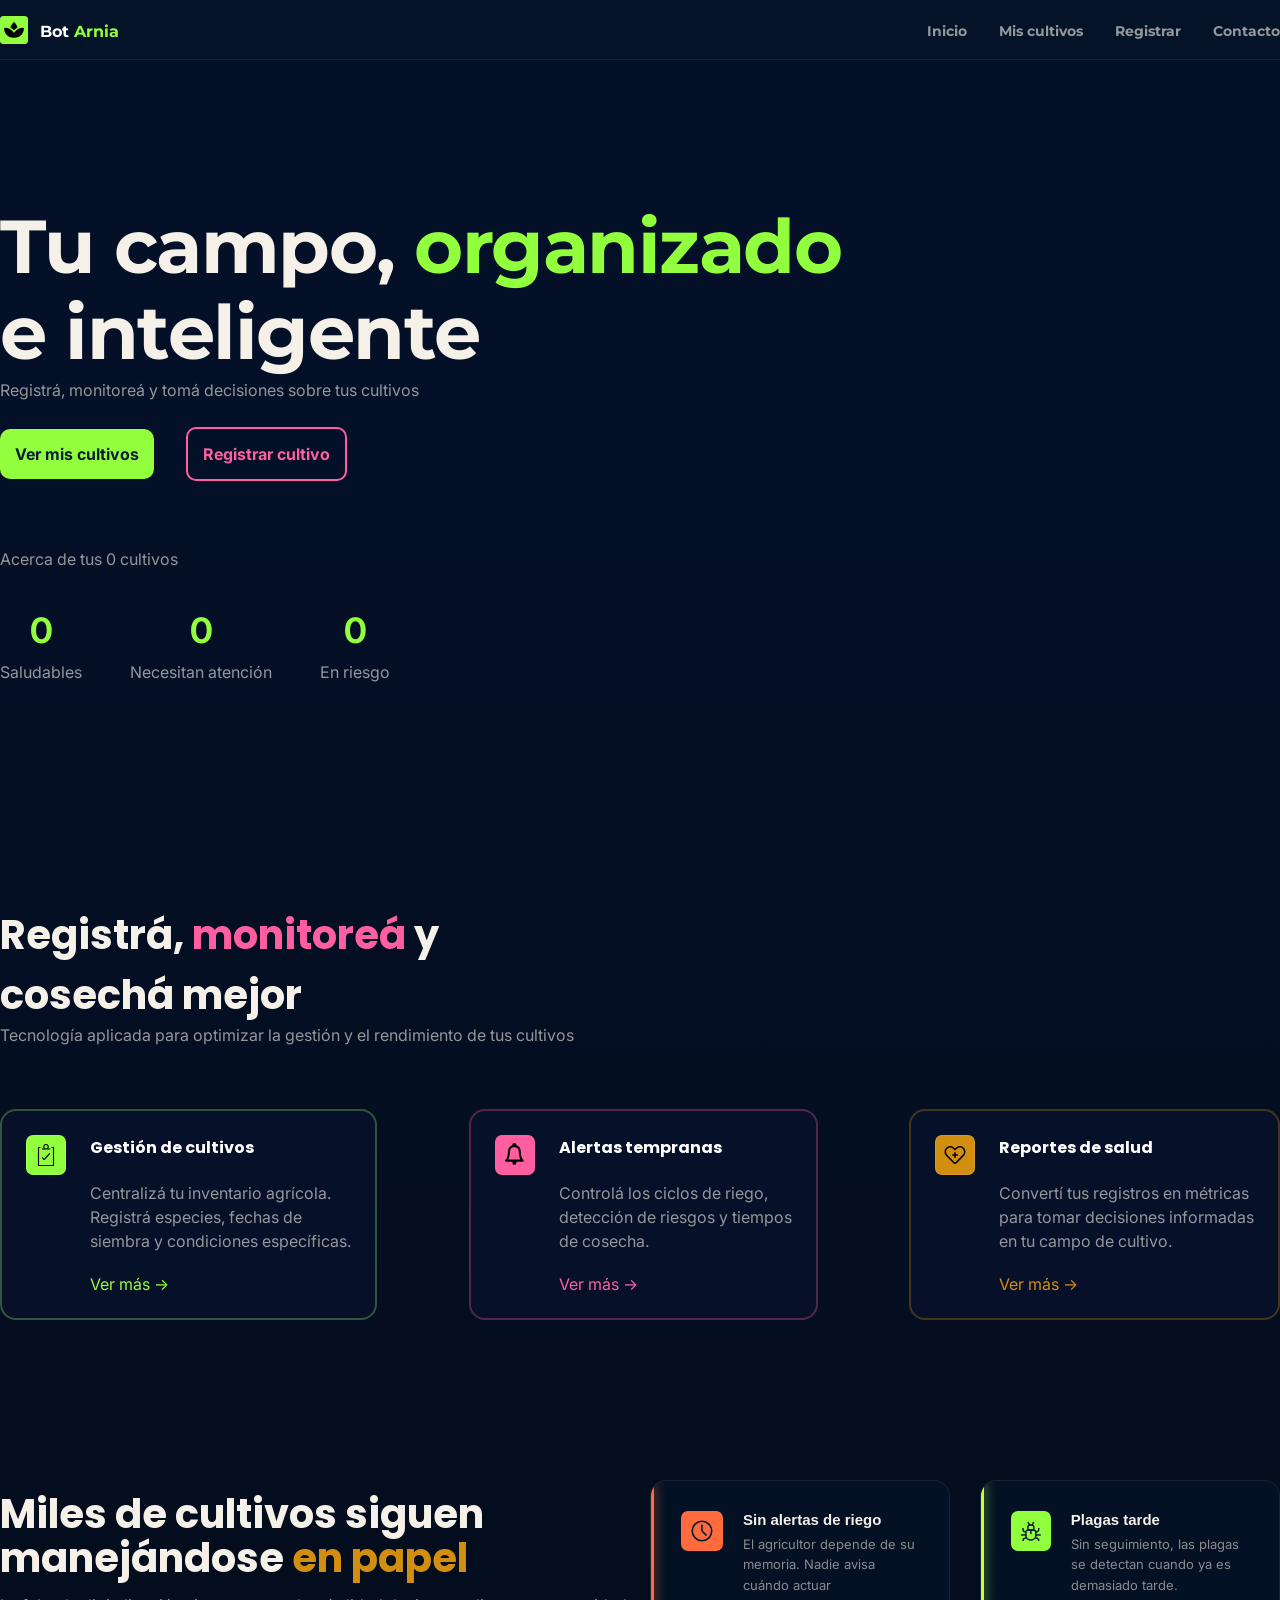
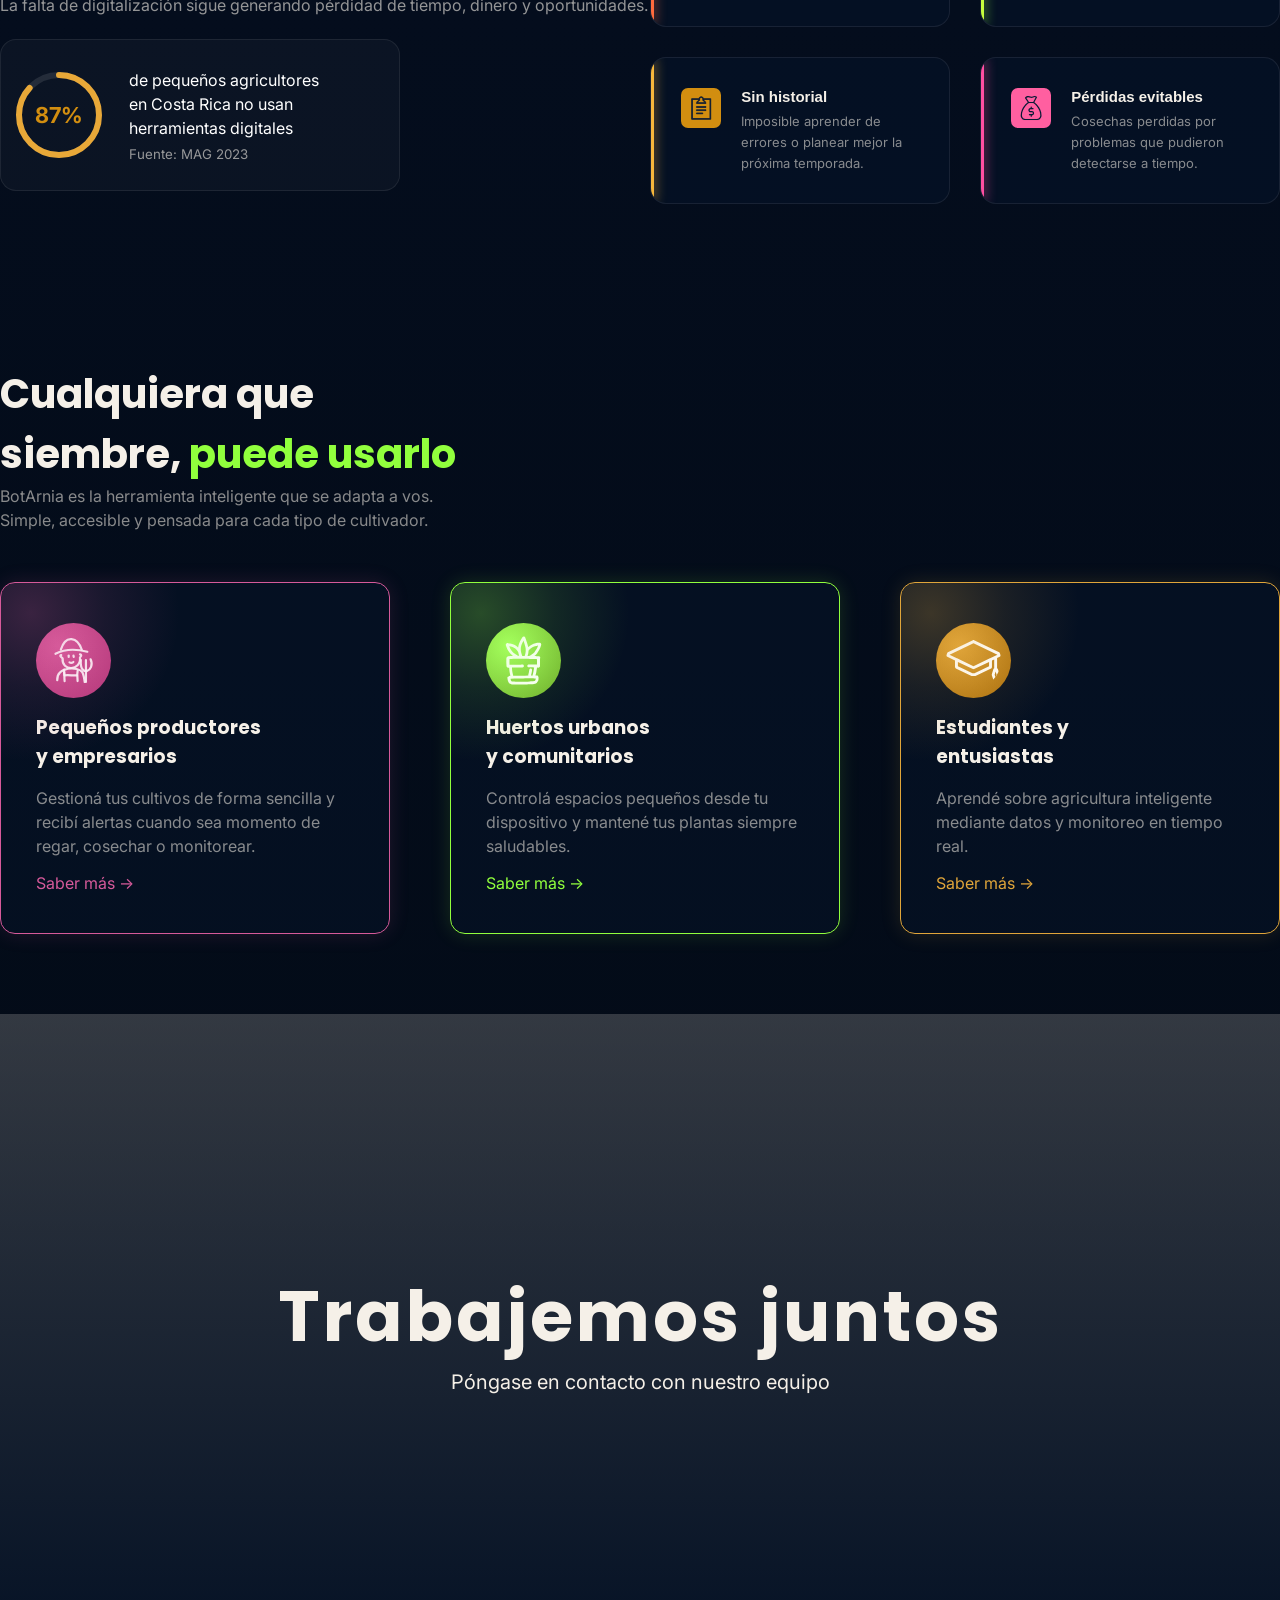
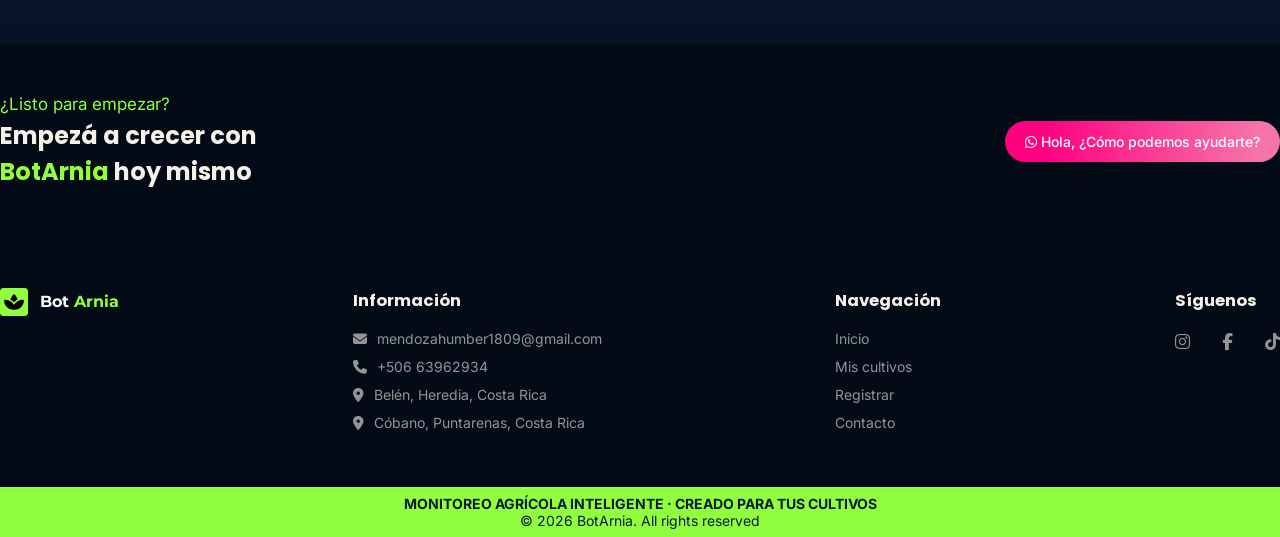
==== commit 77a11bc1: "Creación html y css de la sección de trabajemos juntos" ====
--- a/index.html
+++ b/index.html
@@ -231,6 +231,17 @@
             </section>
         </div>
         
+        <section class="work-together">
+            <video autoplay muted loop playsinline aria-label="Video de siembra agrícola">
+                <source src="assets/videos/sowing.mp4" type="video/mp4">
+                Tu navegador no soporta video HTML5.
+            </video>
+                <div class="work-together-content">
+                    <h2>Trabajemos juntos</h2>
+                    <p>Póngase en contacto con nuestro equipo</p>
+                </div>
+        </section>
+    
     </main>
     
     <div id="footer-container"></div>
--- a/css/home.css
+++ b/css/home.css
@@ -556,5 +556,55 @@
     color: #E0A53A;
 }
 
-
-
+.work-together{
+    position: relative;
+    height: 70vh;
+    overflow: hidden;
+}
+
+.work-together video{
+    position: absolute;
+    inset: 0;
+    width: 100%;
+    height: 100%;
+    object-fit: cover;
+    z-index: 1;
+}
+
+.work-together::before{
+    content: "";
+    position: absolute;
+    inset: 0;
+    background:
+        linear-gradient(
+            to bottom,
+            rgba(82, 86, 92, 0.606),
+            rgba(8, 26, 54, 0.466)
+        );
+    z-index: 2;
+}
+
+.work-together-content{
+    position: relative;
+    z-index: 3;
+    display: flex;
+    flex-direction: column;
+    align-items: center;
+    justify-content: center;
+    height: 100%;
+    text-align: center;
+}
+
+.work-together-content h2{
+    font-size: 70px;
+    letter-spacing: 3px;
+}
+.work-together-content p{
+    font-size: 20px;
+}
+.work-together-content a{
+    font-size: 18px;
+}
+
+
+
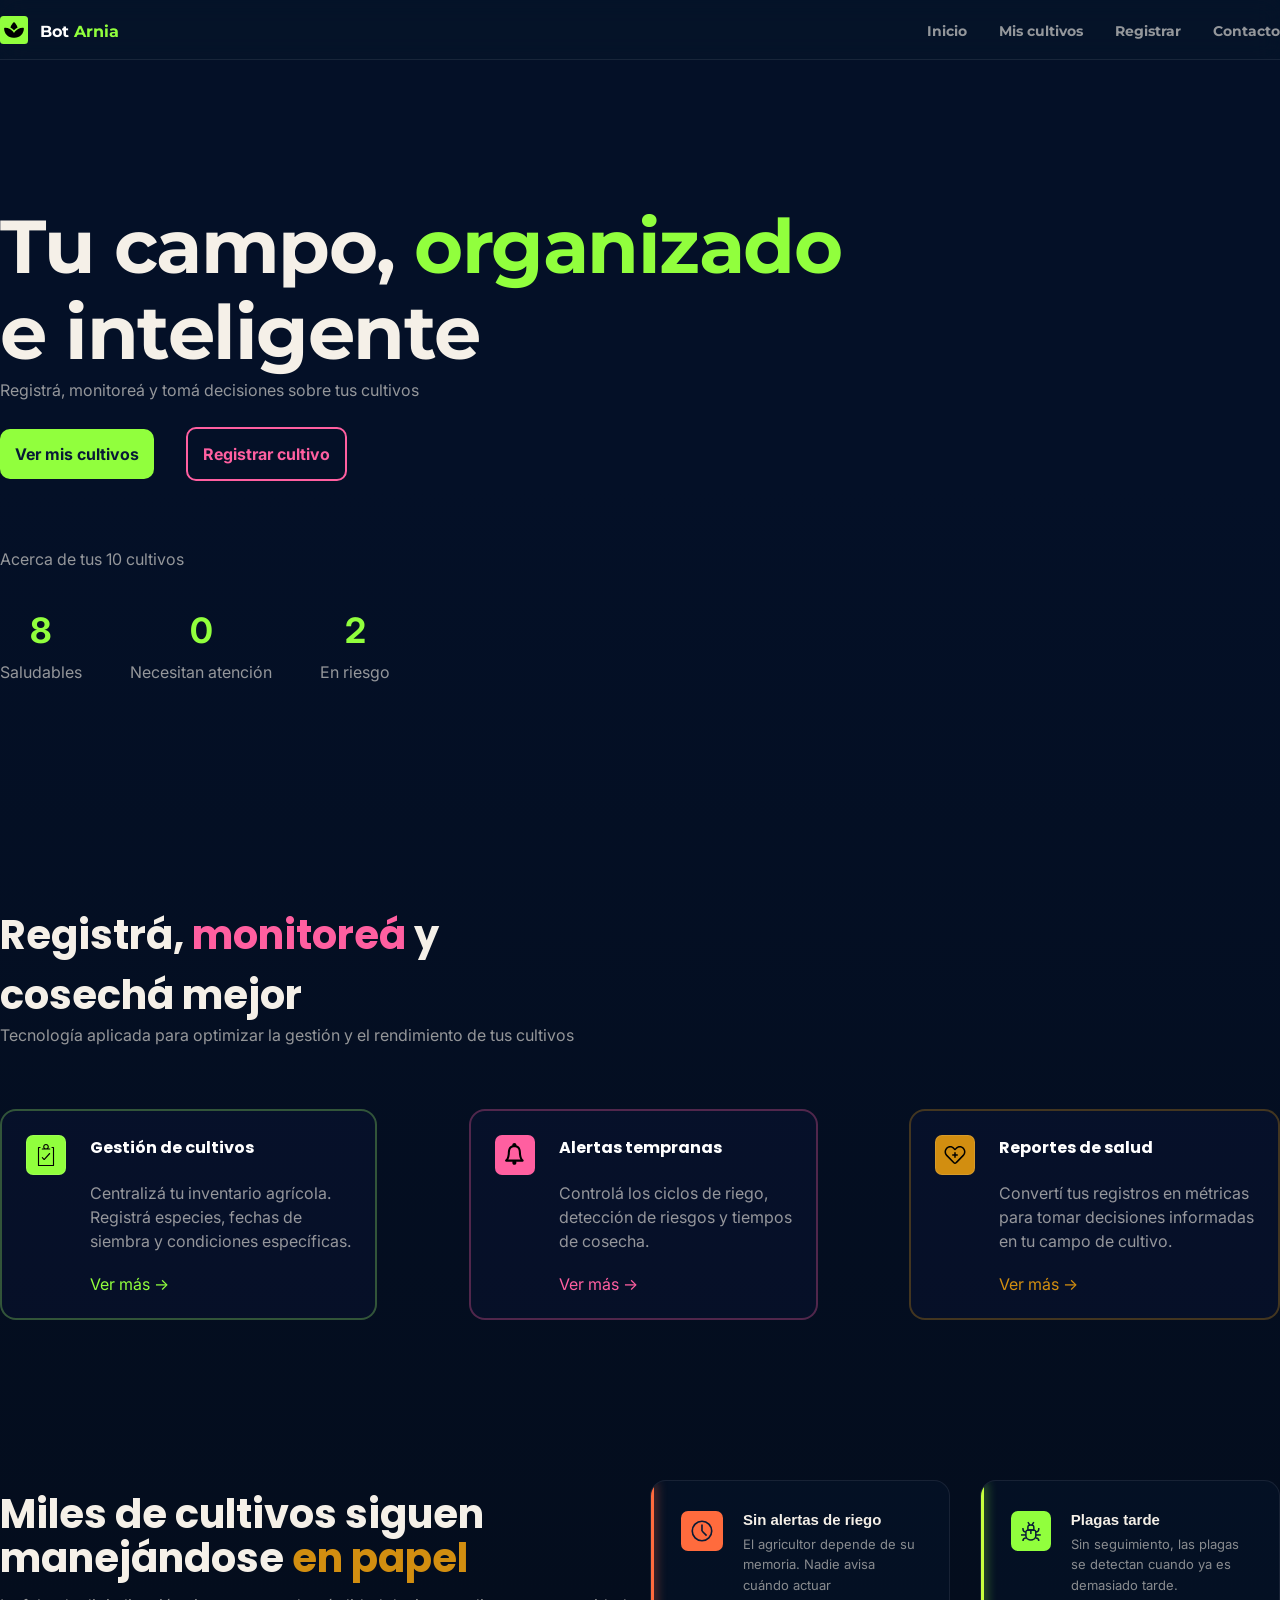
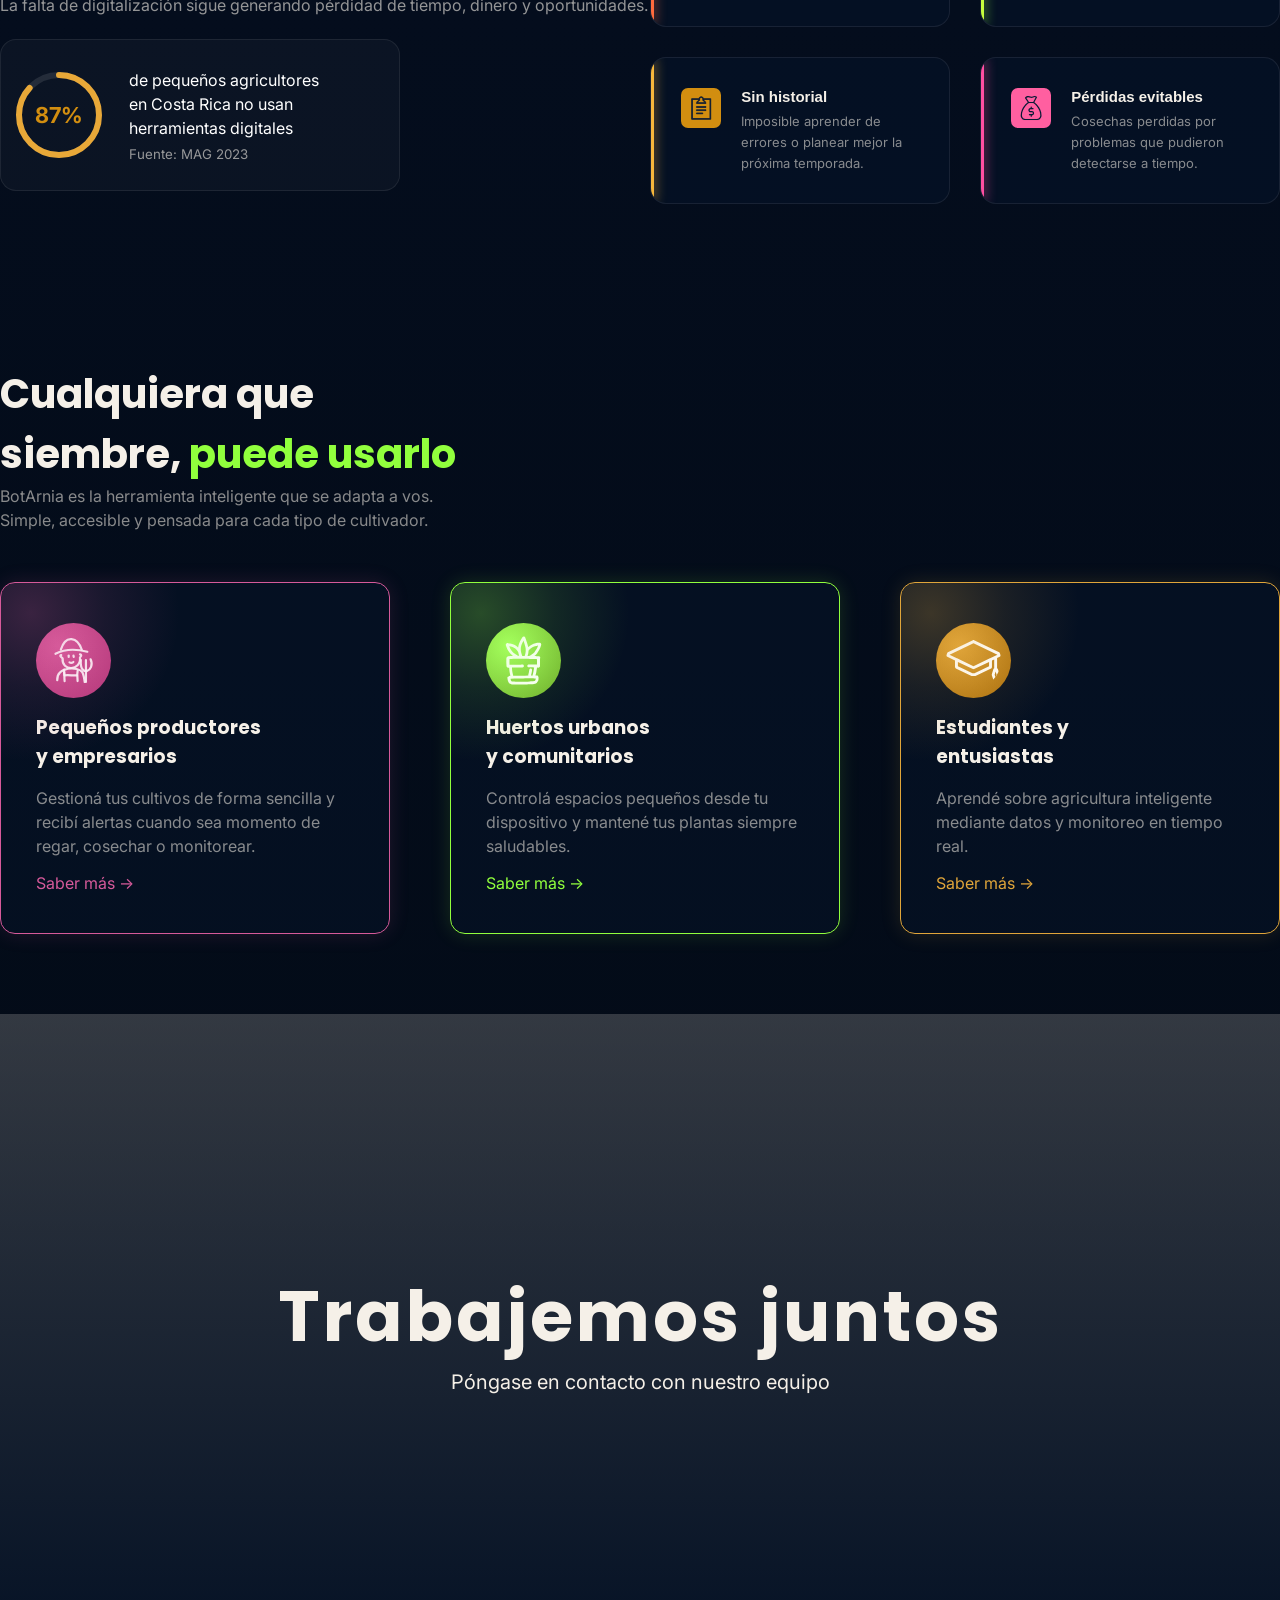
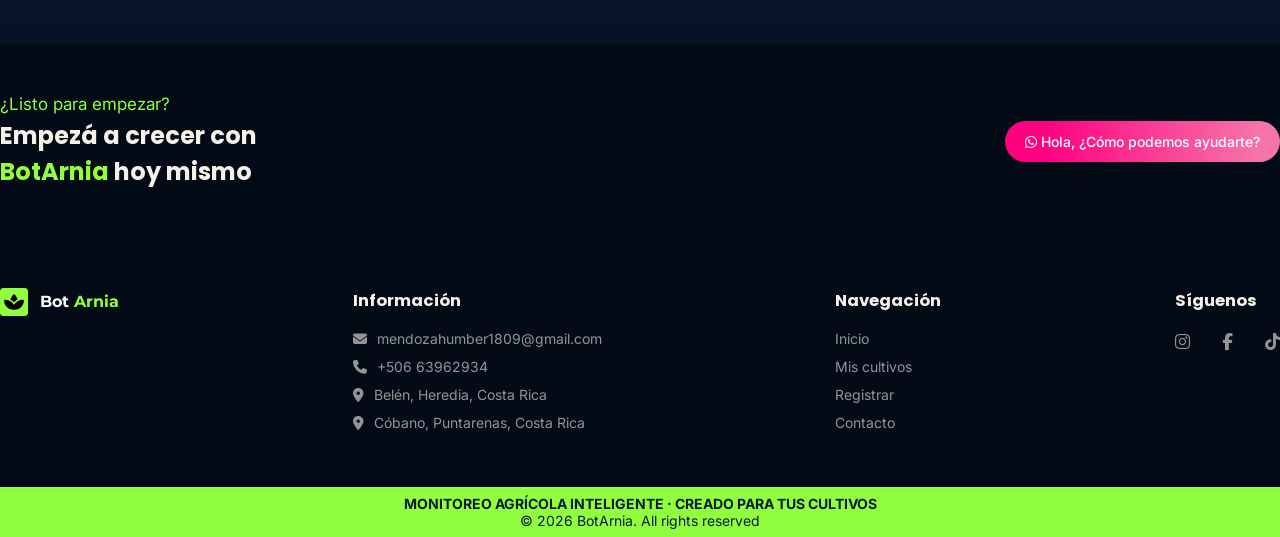
==== commit 191b7f00: "Actualización de lógica en cultivo/home.js" ====
--- a/index.html
+++ b/index.html
@@ -38,7 +38,7 @@
                             <span class="metric-label">Saludables</span>
                         </div>
                         <div class="metric">
-                            <span class="metric-number" id="attention">0</span>
+                            <span class="metric-number" id="attention-total">0</span>
                             <span class="metric-label">Necesitan atención</span>
                         </div>
                         <div class="metric">
@@ -241,11 +241,10 @@
                     <p>Póngase en contacto con nuestro equipo</p>
                 </div>
         </section>
-    
     </main>
     
     <div id="footer-container"></div>
     <script src="js/nav-footer.js"></script>
-    <script src="js/home.js"></script>
+    <script type="module" src="js/home.js"></script>
 </body>
 </html>
--- a/css/styles.css
+++ b/css/styles.css
@@ -40,6 +40,6 @@
     padding-top: 60px;
 }
 
-h1,h2,h3{
+h1,h2,h3,h4{
     font-family: var(--font-titulo);
 }
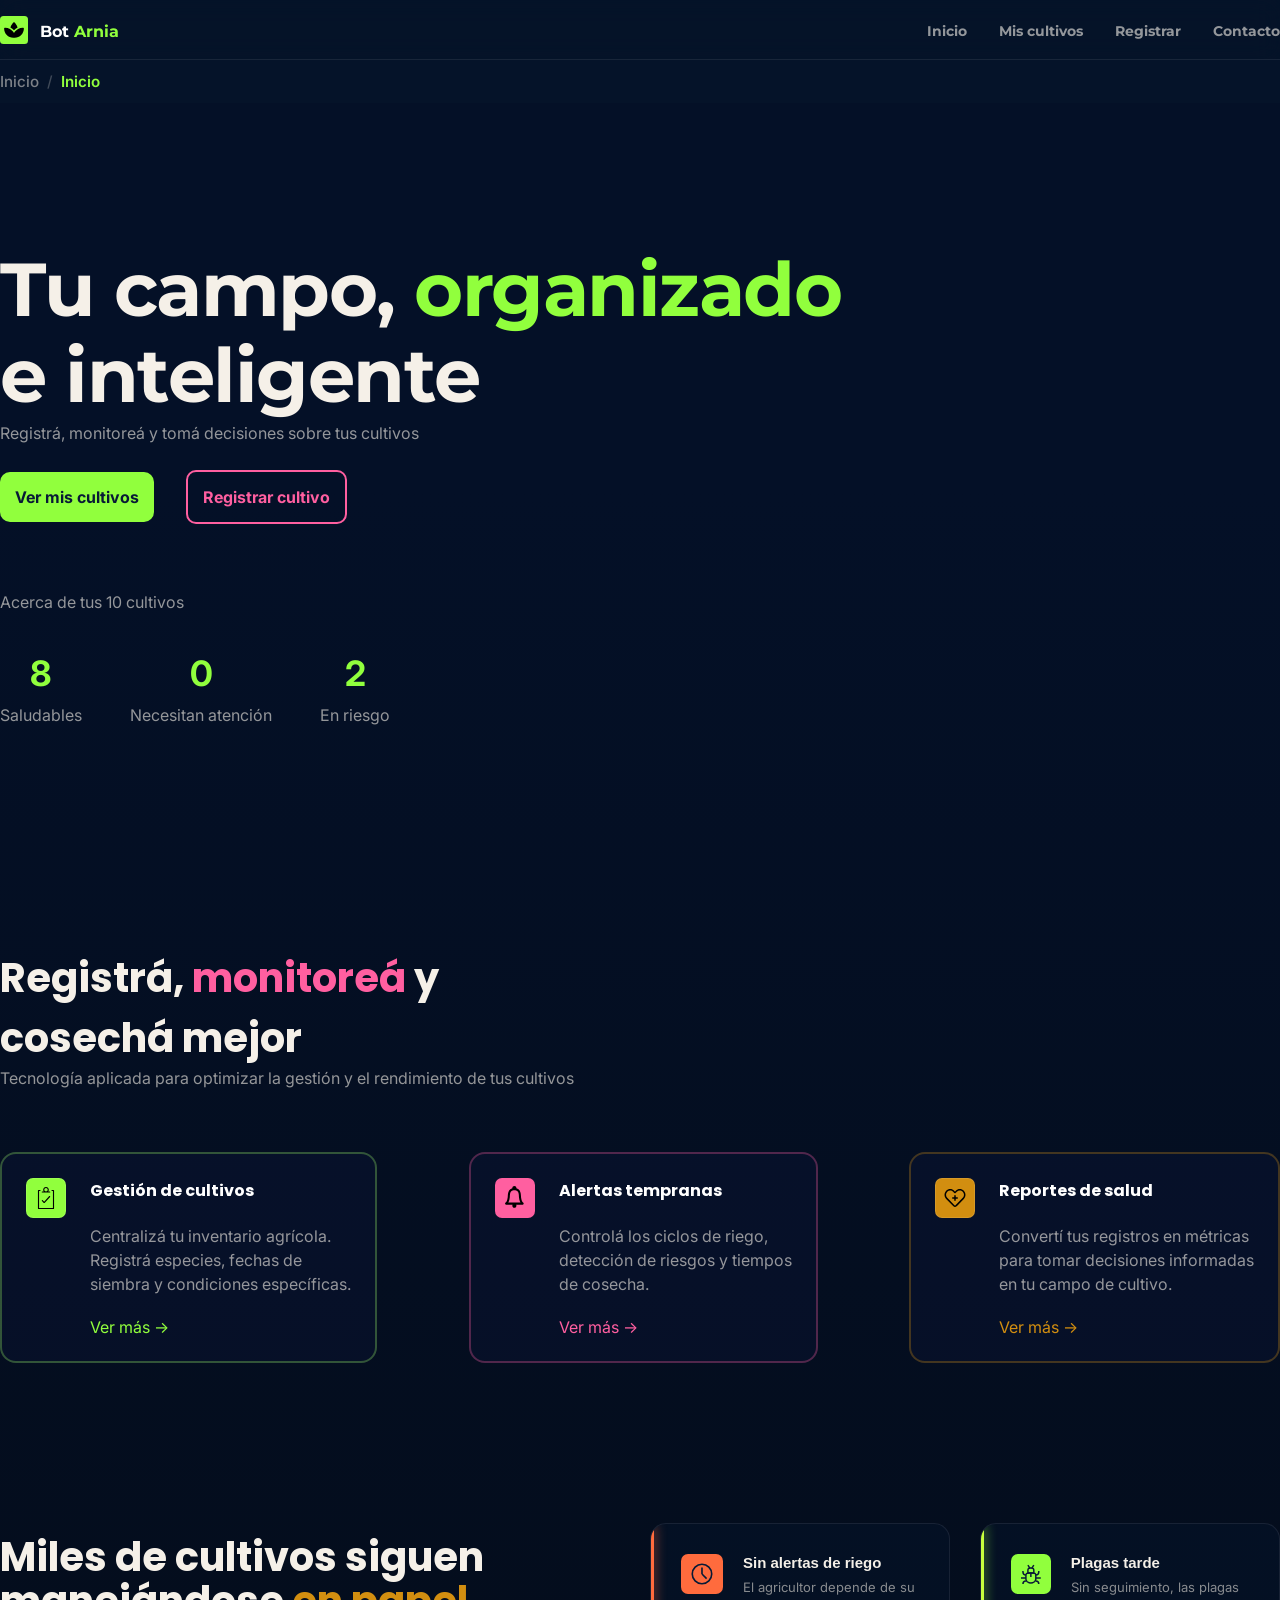
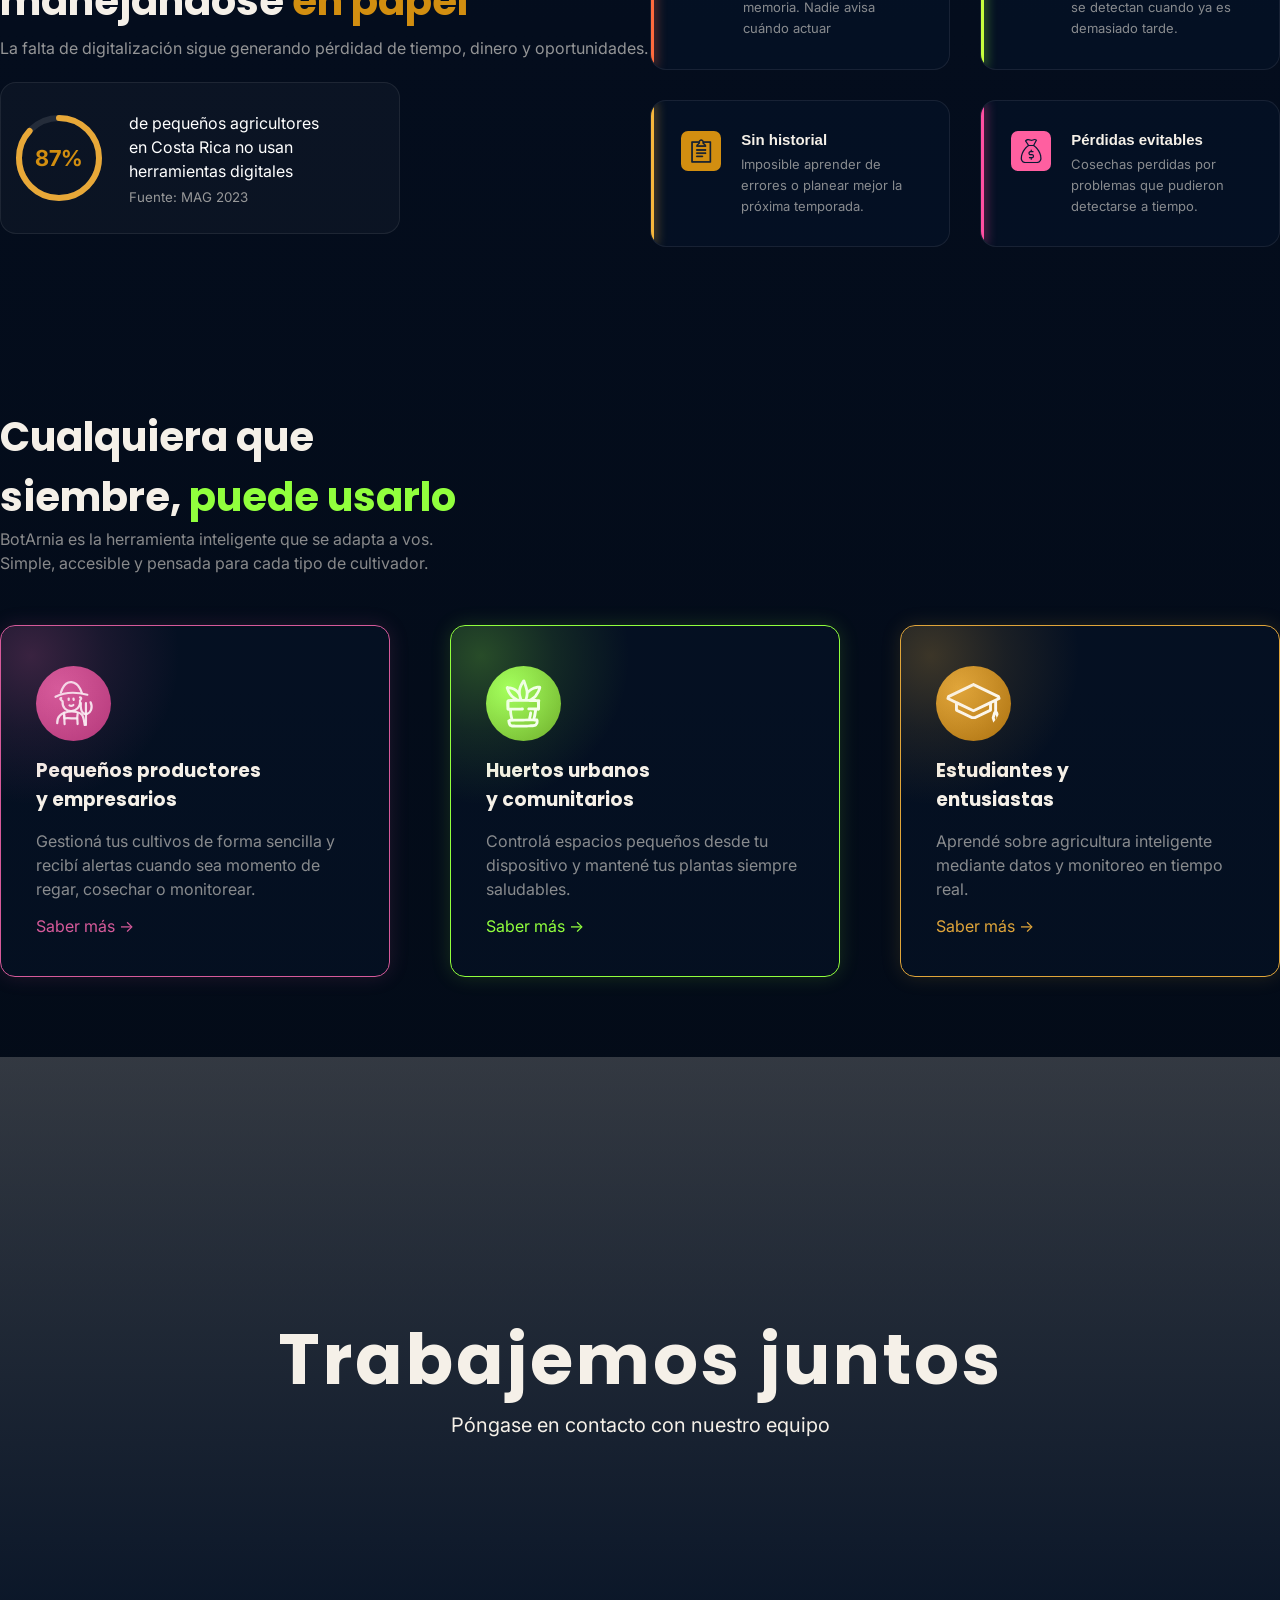
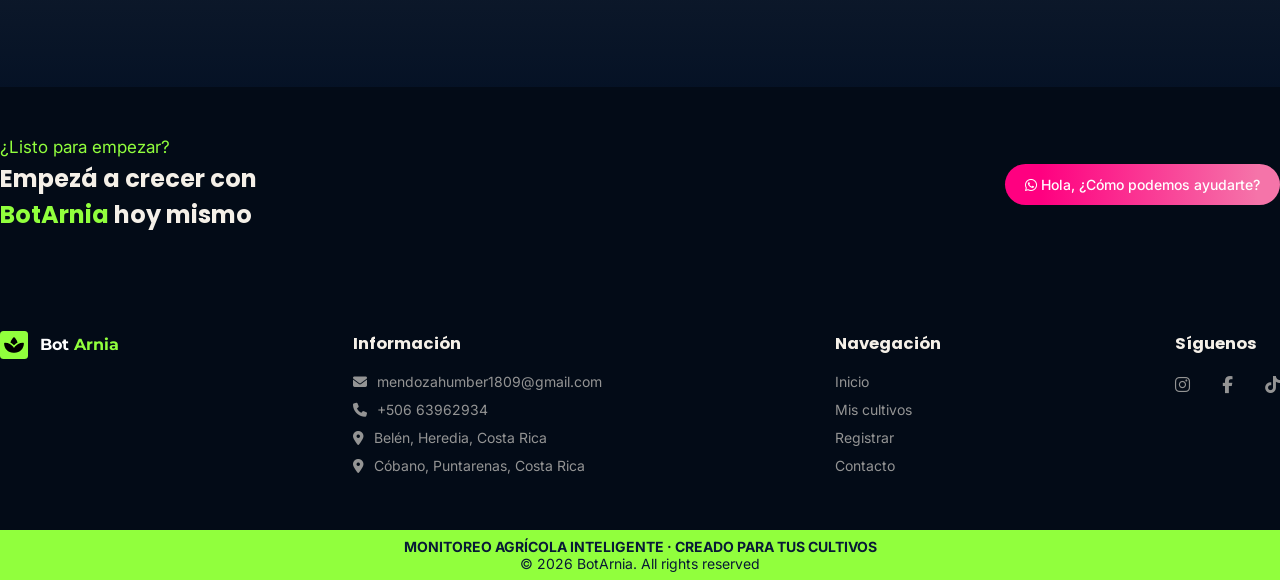
==== commit 98e16c03: "Cambios en el head de index.html:  title, metas, links" ====
--- a/index.html
+++ b/index.html
@@ -3,13 +3,15 @@
 <head>
     <meta charset="UTF-8">
     <meta name="viewport" content="width=device-width, initial-scale=1.0">
-    <title>BotArnia</title>
+    <meta name="description" content="Registra y monitorea tus cultivos, administra riegos, plagas y visualiza el estado de tu producción agrícola.">
+    <title>BotArnia | Gestión de cultivos</title>
     <link href="https://fonts.googleapis.com/css2?family=Inter&family=Montserrat&family=Poppins&display=swap" rel="stylesheet">
     <link rel="stylesheet" href="https://cdnjs.cloudflare.com/ajax/libs/font-awesome/6.5.1/css/all.min.css" />
     <link rel="stylesheet" href="css/styles.css">
     <link rel="stylesheet" href="css/nav.css">
     <link rel="stylesheet" href="css/home.css">
     <link rel="stylesheet" href="css/footer.css">
+    <link rel="icon" href="assets/icons/logo.svg?v=1">
 </head>
 <body>
     <header>
--- a/css/nav.css
+++ b/css/nav.css
@@ -62,4 +62,37 @@
 }
 .logo-arnia{
     color: #91ff3d;
-}+}
+
+.breadcrumb {
+    background: rgba(6, 20, 42, 0.75);
+    padding: 12px 0;
+}
+
+
+.breadcrumb{
+    display: flex;
+    align-items: center;
+    font-size: 0.95rem;
+}
+
+.breadcrumb a::after {
+    content: "/";
+    margin: 8px 8px;
+    color: rgba(245, 240, 232, 0.25);
+}
+
+.breadcrumb a {
+    color: rgba(245, 240, 232, 0.5);
+    font-weight: 500;
+    transition: color 0.2s;
+}
+
+.breadcrumb a:hover {
+    color: #91ff3d;
+}
+
+.breadcrumb span {
+    color: #91ff3d;
+    font-weight: 600;
+}
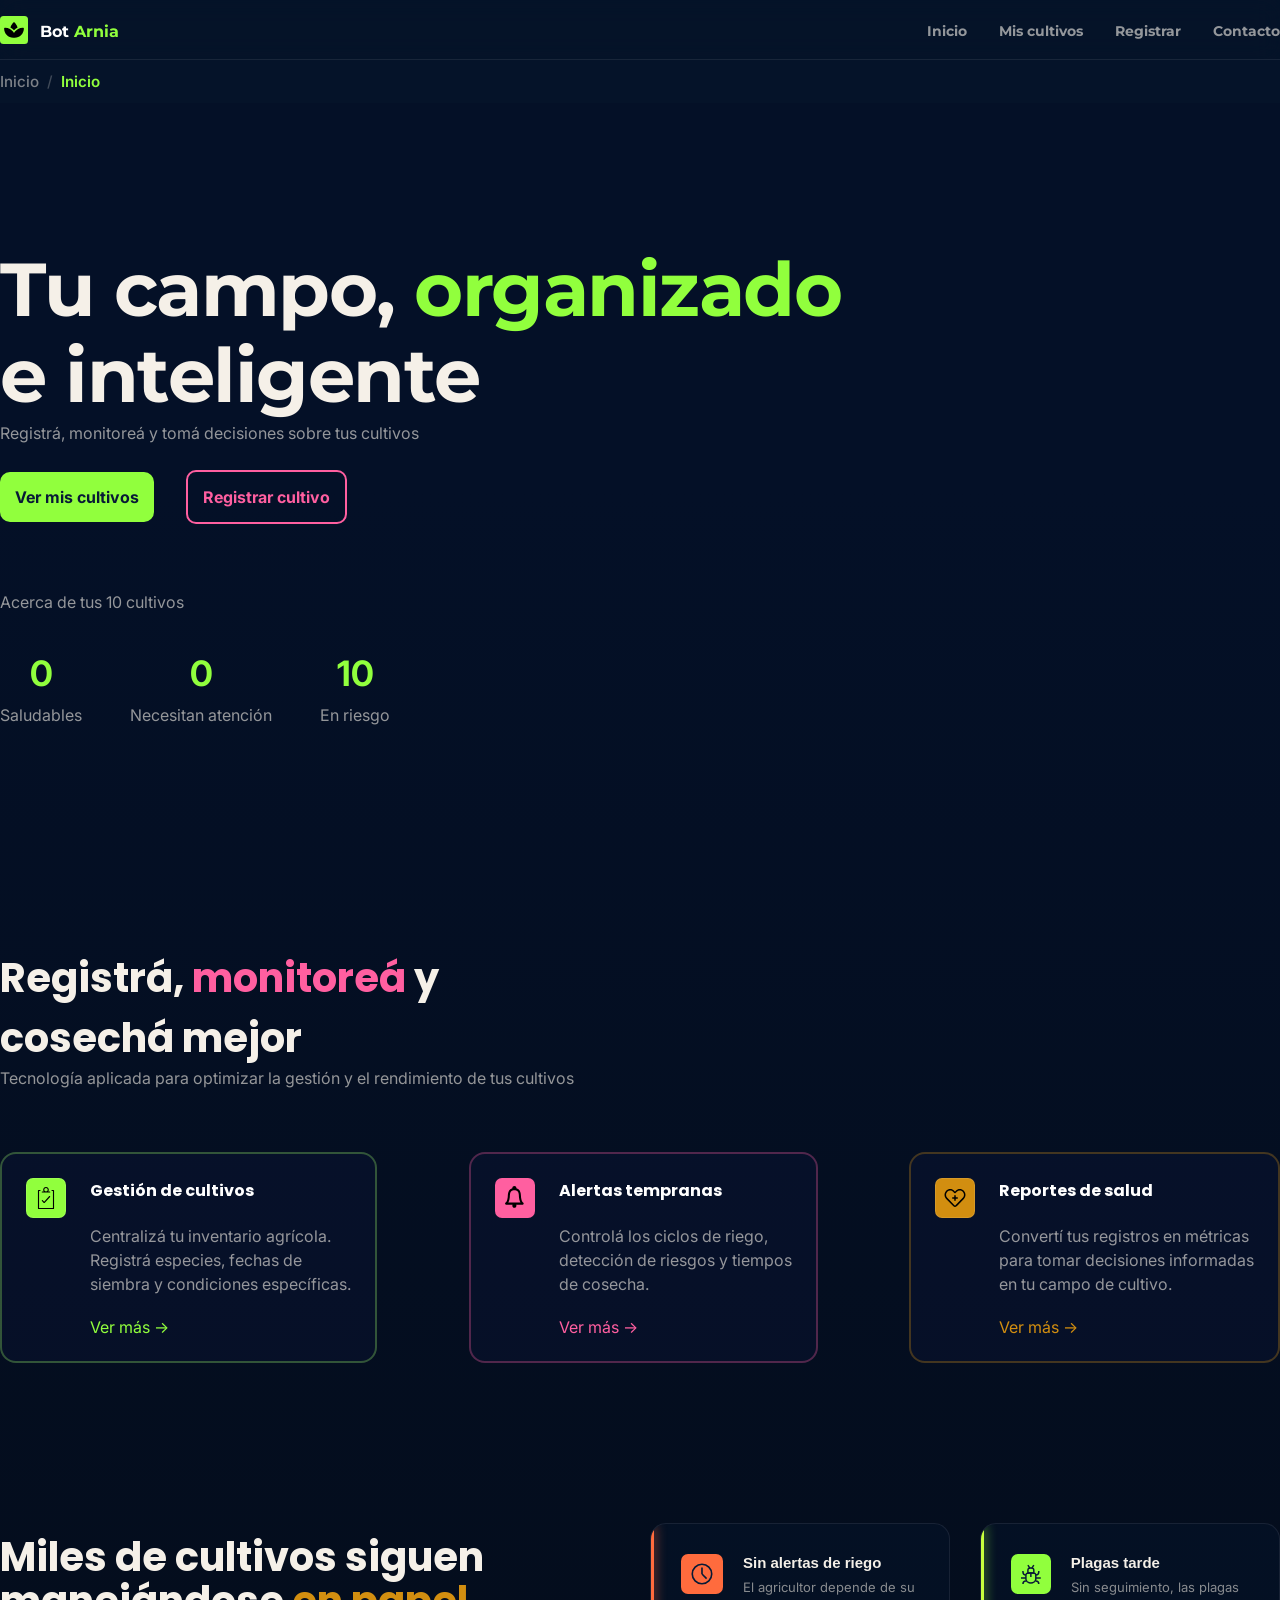
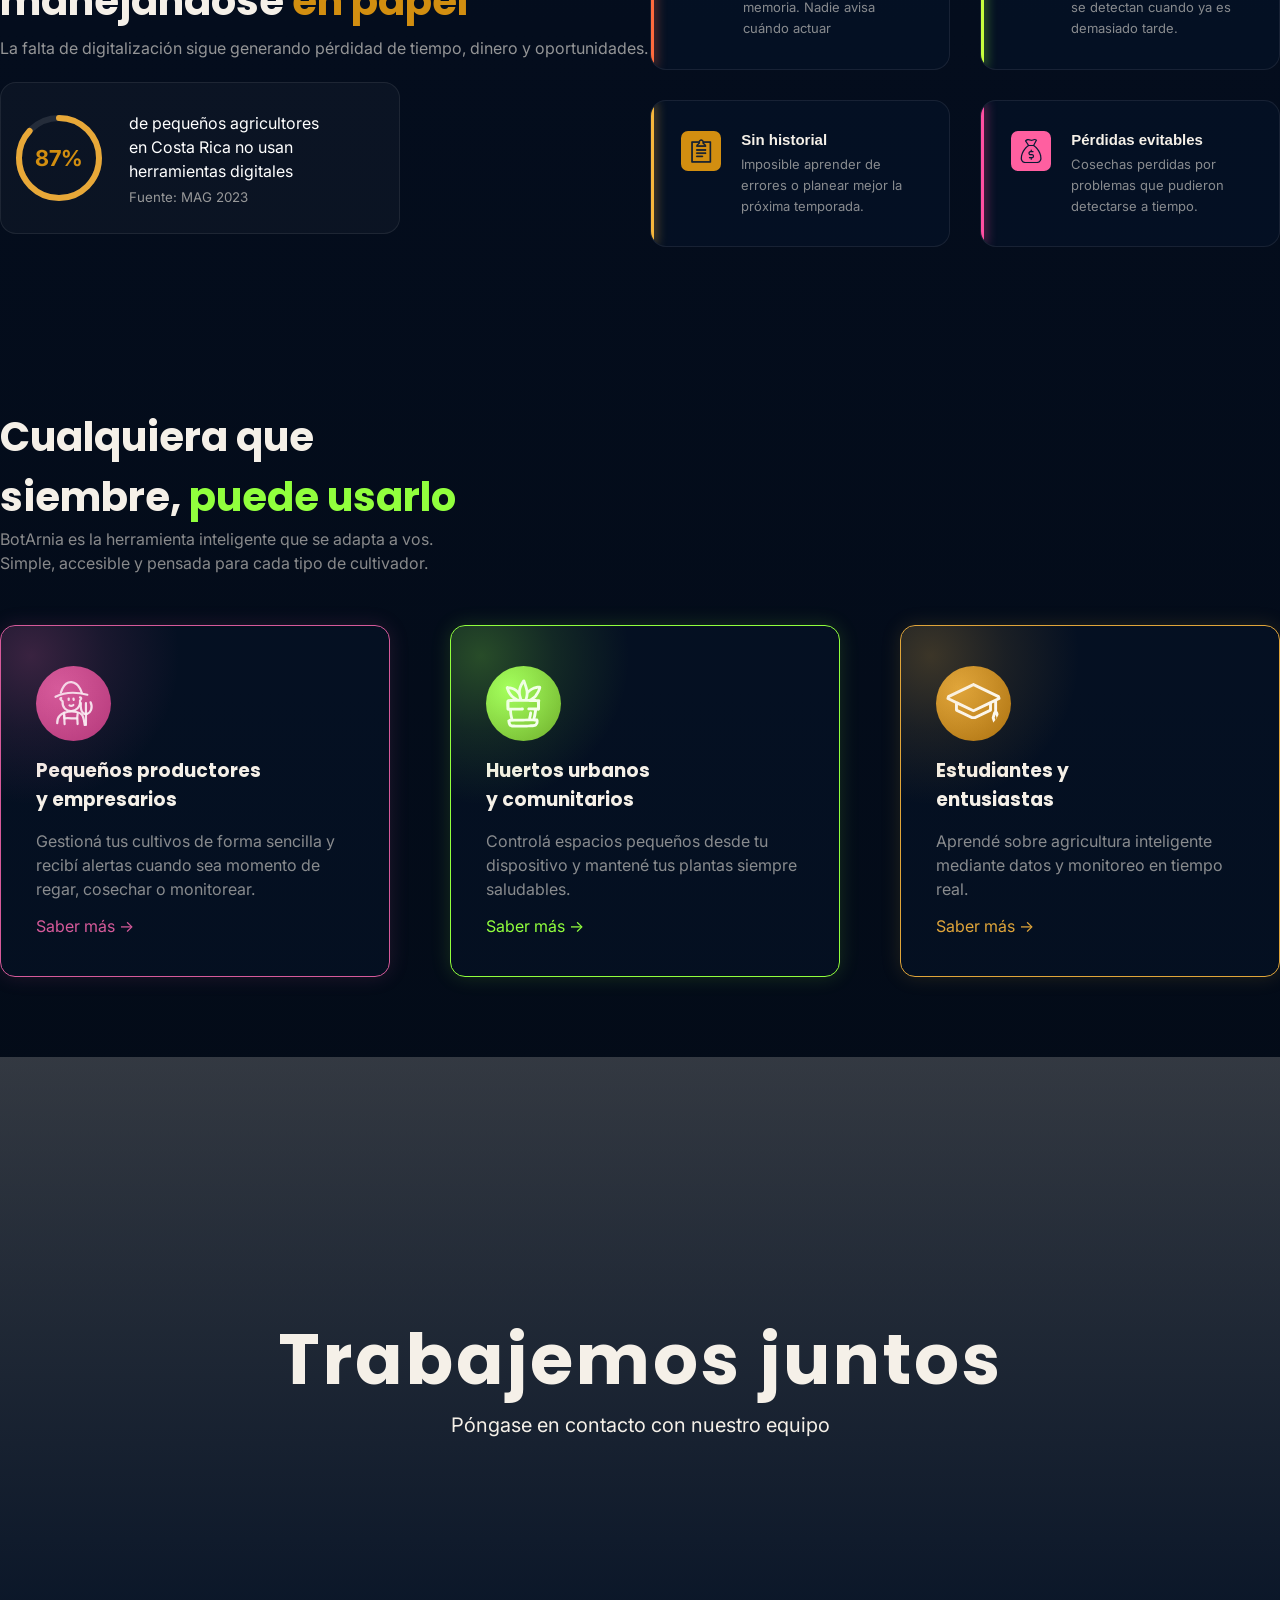
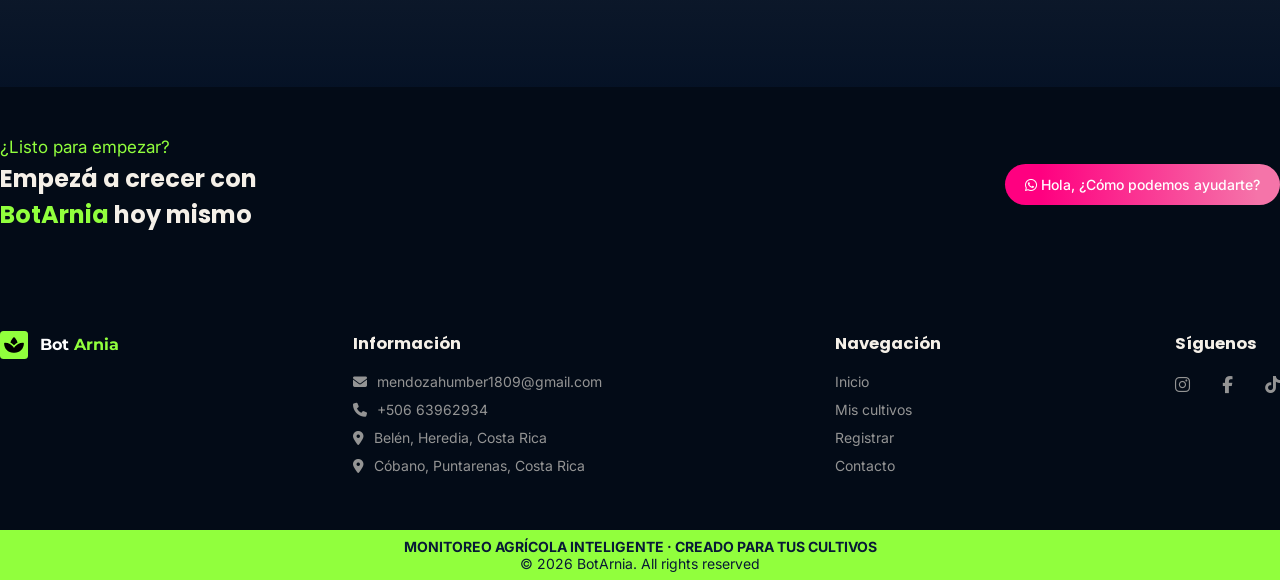
==== commit d8148203: "Actualización de  código html, css, y js para cultivos.js y registro.js" ====
--- a/index.html
+++ b/index.html
@@ -247,6 +247,7 @@
     
     <div id="footer-container"></div>
     <script src="js/nav-footer.js"></script>
+    <script src="js/calculos.js"></script>
     <script type="module" src="js/home.js"></script>
 </body>
 </html>
